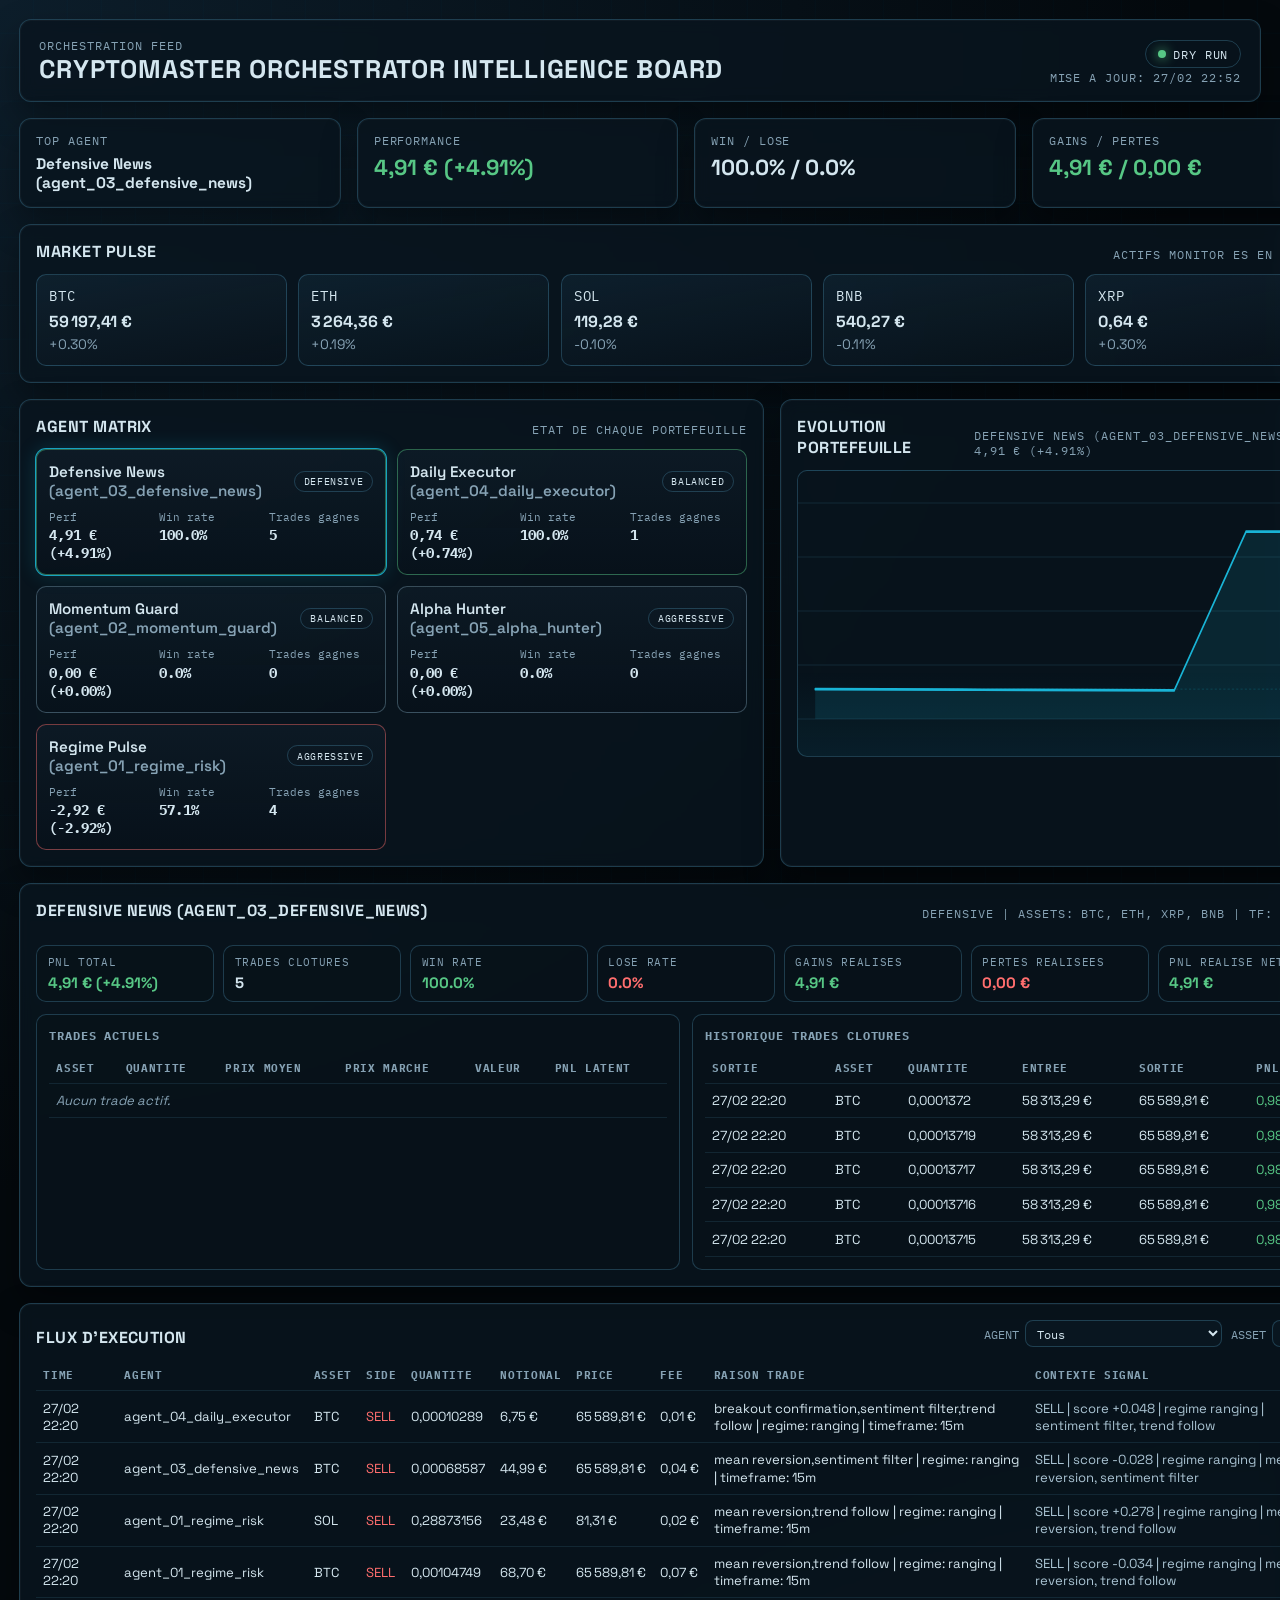
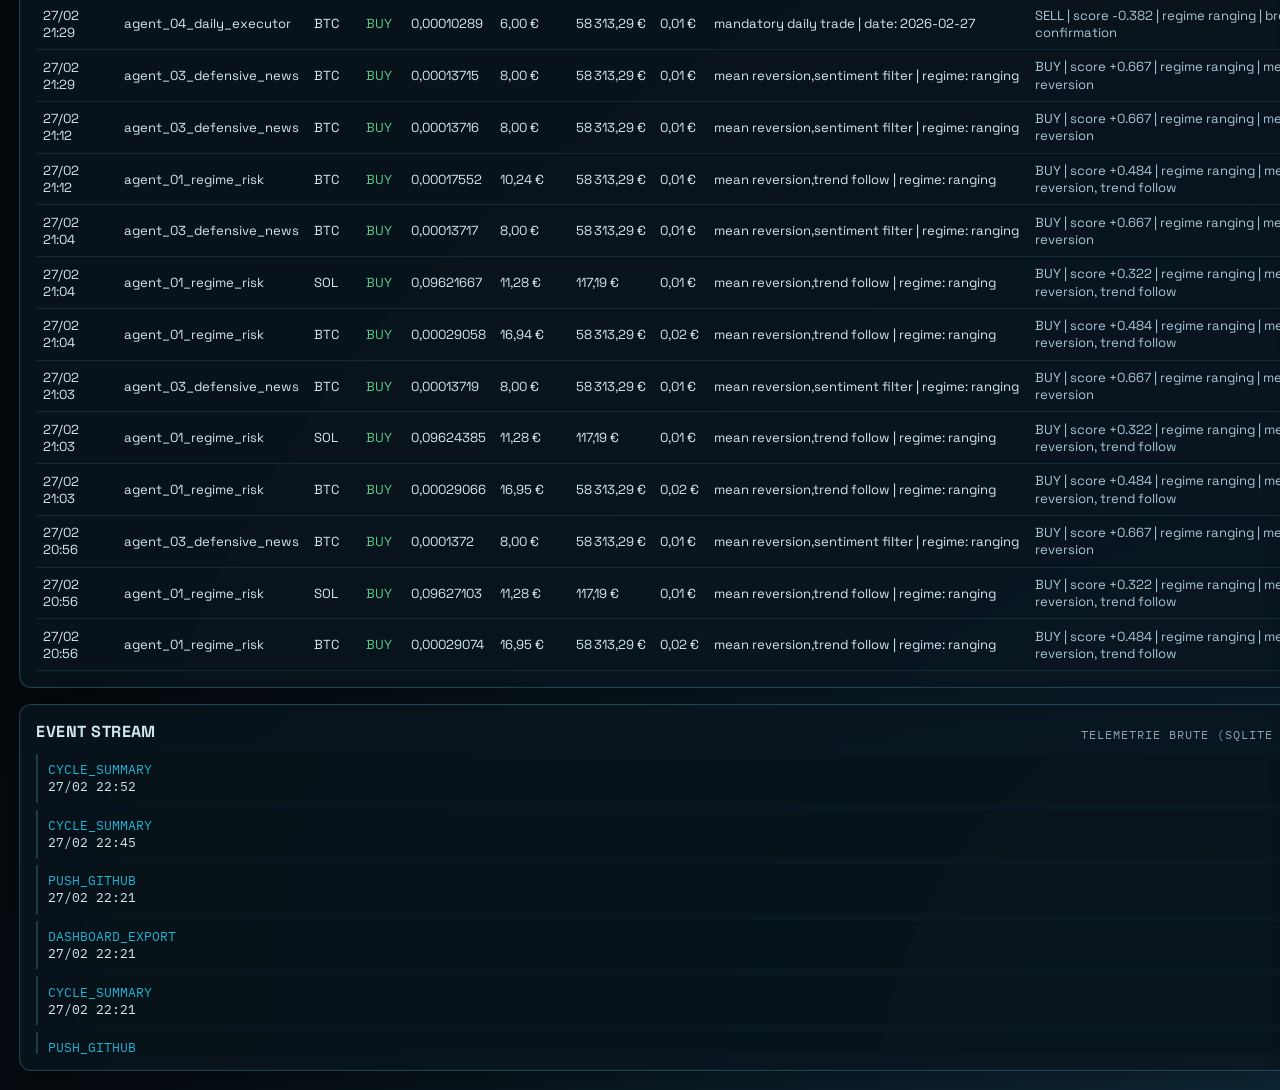
==== dashboard/index.html @ 019496de "feat: focus dashboard on selected agent portfolio" ====
<!doctype html>
<html lang="fr">
  <head>
    <meta charset="UTF-8" />
    <meta name="viewport" content="width=device-width, initial-scale=1.0" />
    <title>cryptoMaster Intelligence Board</title>
    <link rel="preconnect" href="https://fonts.googleapis.com" />
    <link rel="preconnect" href="https://fonts.gstatic.com" crossorigin />
    <link
      href="https://fonts.googleapis.com/css2?family=IBM+Plex+Mono:wght@400;500;600&family=Space+Grotesk:wght@400;500;700&display=swap"
      rel="stylesheet"
    />
    <link rel="stylesheet" href="./styles.css" />
  </head>
  <body>
    <div class="backdrop"></div>
    <header class="topbar panel">
      <div>
        <p class="eyebrow">ORCHESTRATION FEED</p>
        <h1 id="systemName">cryptoMaster Intelligence Board</h1>
      </div>
      <div class="status-wrap">
        <div class="mode-pill">
          <span class="mode-dot"></span>
          <span id="modeLabel">DRY RUN</span>
        </div>
        <p id="generatedAt">Mise a jour: -</p>
      </div>
    </header>

    <main class="layout">
      <section class="kpi-grid" id="kpiGrid">
        <article class="panel kpi">
          <p class="kpi-label">Top Agent</p>
          <p class="kpi-value" id="kpiTopAgent">-</p>
        </article>
        <article class="panel kpi">
          <p class="kpi-label">Performance</p>
          <p class="kpi-value" id="kpiTopPerf">-</p>
        </article>
        <article class="panel kpi">
          <p class="kpi-label">Win / Lose</p>
          <p class="kpi-value" id="kpiTopWinLose">-</p>
        </article>
        <article class="panel kpi">
          <p class="kpi-label">Gains / Pertes</p>
          <p class="kpi-value" id="kpiTopGainLoss">-</p>
        </article>
      </section>

      <section class="panel market-panel">
        <div class="panel-head">
          <h2>Market Pulse</h2>
          <p>Actifs monitor es en continu</p>
        </div>
        <div id="marketGrid" class="market-grid"></div>
      </section>

      <section class="split">
        <article class="panel">
          <div class="panel-head">
            <h2>Agent Matrix</h2>
            <p>Etat de chaque portefeuille</p>
          </div>
          <div id="agentsGrid" class="agents-grid"></div>
        </article>

        <article class="panel">
          <div class="panel-head">
            <h2>Evolution Portefeuille</h2>
            <p id="portfolioChartMeta">Agent selectionne</p>
          </div>
          <div class="chart-wrap">
            <svg id="portfolioChart" viewBox="0 0 1000 280" preserveAspectRatio="none"></svg>
          </div>
        </article>
      </section>

      <section class="panel agent-detail-panel">
        <div class="panel-head">
          <h2 id="agentDetailTitle">Focus Agent</h2>
          <p id="agentDetailMeta">Clique sur un agent pour ouvrir le detail.</p>
        </div>
        <div id="agentDetailSummary" class="agent-detail-summary"></div>
        <div class="agent-detail-grid">
          <article class="agent-subpanel">
            <h3>Trades actuels</h3>
            <div class="table-wrap">
              <table>
                <thead>
                  <tr>
                    <th>Asset</th>
                    <th>Quantite</th>
                    <th>Prix moyen</th>
                    <th>Prix marche</th>
                    <th>Valeur</th>
                    <th>PnL latent</th>
                  </tr>
                </thead>
                <tbody id="openTradesBody"></tbody>
              </table>
            </div>
          </article>

          <article class="agent-subpanel">
            <h3>Historique trades clotures</h3>
            <div class="table-wrap">
              <table>
                <thead>
                  <tr>
                    <th>Sortie</th>
                    <th>Asset</th>
                    <th>Quantite</th>
                    <th>Entree</th>
                    <th>Sortie</th>
                    <th>PnL</th>
                  </tr>
                </thead>
                <tbody id="historyTradesBody"></tbody>
              </table>
            </div>
          </article>
        </div>
      </section>

      <section class="panel">
        <div class="panel-head">
          <h2>Flux d'execution</h2>
          <div class="filters">
            <label>
              Agent
              <select id="agentFilter"></select>
            </label>
            <label>
              Asset
              <select id="assetFilter"></select>
            </label>
          </div>
        </div>
        <div class="table-wrap">
          <table class="execution-table">
            <thead>
              <tr>
                <th>Time</th>
                <th>Agent</th>
                <th>Asset</th>
                <th>Side</th>
                <th>Quantite</th>
                <th>Notional</th>
                <th>Price</th>
                <th>Fee</th>
                <th>Raison Trade</th>
                <th>Contexte Signal</th>
              </tr>
            </thead>
            <tbody id="tradesBody"></tbody>
          </table>
        </div>
      </section>

      <section class="panel">
        <div class="panel-head">
          <h2>Event Stream</h2>
          <p>Telemetrie brute (SQLite events)</p>
        </div>
        <ul id="eventsList" class="event-list"></ul>
      </section>
    </main>

    <script src="./app.js" type="module"></script>
  </body>
</html>
---- dashboard/styles.css ----
:root {
  --bg: #04090d;
  --bg-soft: #0a141d;
  --panel: rgba(9, 21, 31, 0.83);
  --line: rgba(85, 160, 194, 0.3);
  --ink: #d4e6ef;
  --muted: #86a2b4;
  --accent: #19b4d6;
  --accent-soft: rgba(25, 180, 214, 0.16);
  --positive: #57c785;
  --negative: #ff6e6e;
  --warning: #d5b067;
}

* {
  box-sizing: border-box;
}

html,
body {
  margin: 0;
  min-height: 100%;
  color: var(--ink);
  font-family: "Space Grotesk", sans-serif;
  background: radial-gradient(circle at 0% 0%, #0d1e2b 0%, transparent 40%),
    radial-gradient(circle at 100% 100%, #102c3d 0%, transparent 45%), var(--bg);
}

body {
  padding: 1.2rem;
  position: relative;
}

.backdrop {
  position: fixed;
  inset: 0;
  pointer-events: none;
  background-image: linear-gradient(transparent 95%, rgba(25, 180, 214, 0.08) 96%),
    linear-gradient(90deg, transparent 95%, rgba(25, 180, 214, 0.08) 96%);
  background-size: 34px 34px;
  opacity: 0.24;
}

.layout {
  display: grid;
  gap: 1rem;
}

.panel {
  background: var(--panel);
  border: 1px solid var(--line);
  border-radius: 12px;
  backdrop-filter: blur(8px);
  box-shadow: inset 0 0 0 1px rgba(255, 255, 255, 0.03), 0 16px 35px rgba(0, 0, 0, 0.35);
}

.topbar {
  display: flex;
  justify-content: space-between;
  align-items: end;
  gap: 1rem;
  padding: 1rem 1.2rem;
  margin-bottom: 1rem;
}

h1,
h2 {
  margin: 0;
  letter-spacing: 0.03em;
}

h1 {
  font-size: clamp(1.25rem, 2vw, 2rem);
  text-transform: uppercase;
}

h2 {
  font-size: 1rem;
  text-transform: uppercase;
}

.eyebrow,
.panel-head p,
#generatedAt {
  margin: 0.1rem 0 0;
  font-family: "IBM Plex Mono", monospace;
  font-size: 0.75rem;
  color: var(--muted);
  letter-spacing: 0.08em;
  text-transform: uppercase;
}

.status-wrap {
  text-align: right;
}

.mode-pill {
  display: inline-flex;
  align-items: center;
  gap: 0.45rem;
  padding: 0.35rem 0.7rem;
  border: 1px solid var(--line);
  border-radius: 999px;
  font-family: "IBM Plex Mono", monospace;
  font-size: 0.74rem;
  letter-spacing: 0.08em;
  text-transform: uppercase;
}

.mode-dot {
  width: 0.5rem;
  height: 0.5rem;
  border-radius: 999px;
  background: var(--positive);
  box-shadow: 0 0 12px var(--positive);
}

.kpi-grid {
  display: grid;
  gap: 1rem;
  grid-template-columns: repeat(4, minmax(0, 1fr));
}

.kpi {
  padding: 0.9rem 1rem;
}

.kpi-label {
  margin: 0;
  color: var(--muted);
  font-family: "IBM Plex Mono", monospace;
  font-size: 0.72rem;
  letter-spacing: 0.08em;
  text-transform: uppercase;
}

.kpi-value {
  margin: 0.35rem 0 0;
  font-size: clamp(1rem, 1.7vw, 1.45rem);
  font-weight: 700;
}

#kpiTopAgent {
  font-size: clamp(0.92rem, 1.2vw, 1.2rem);
  line-height: 1.25;
}

.layout > .panel,
.market-panel,
.split .panel {
  padding: 1rem;
}

.panel-head {
  display: flex;
  justify-content: space-between;
  align-items: end;
  gap: 0.8rem;
  margin-bottom: 0.75rem;
}

.market-grid {
  display: grid;
  grid-template-columns: repeat(5, minmax(0, 1fr));
  gap: 0.7rem;
}

.market-tile {
  border: 1px solid var(--line);
  border-radius: 10px;
  padding: 0.75rem;
  background: linear-gradient(170deg, rgba(22, 47, 64, 0.45), rgba(9, 17, 24, 0.35));
}

.market-tile .asset {
  margin: 0;
  font-family: "IBM Plex Mono", monospace;
  font-size: 0.88rem;
  letter-spacing: 0.06em;
}

.market-tile .price {
  margin: 0.4rem 0 0;
  font-weight: 700;
  font-size: 1rem;
}

.market-tile .delta {
  margin: 0.2rem 0 0;
  font-size: 0.86rem;
  color: var(--muted);
}

.split {
  display: grid;
  gap: 1rem;
  grid-template-columns: 1.3fr 1fr;
}

.agents-grid {
  display: grid;
  grid-template-columns: repeat(auto-fit, minmax(260px, 1fr));
  gap: 0.7rem;
}

.agent-card {
  width: 100%;
  border: 1px solid var(--line);
  border-radius: 10px;
  padding: 0.75rem;
  background: linear-gradient(180deg, rgba(24, 38, 53, 0.35), rgba(10, 16, 23, 0.3));
  color: var(--ink);
  font: inherit;
  appearance: none;
  text-align: left;
  cursor: pointer;
  transition: border-color 120ms ease, transform 120ms ease, box-shadow 120ms ease;
}

.agent-card:hover {
  transform: translateY(-1px);
  border-color: rgba(25, 180, 214, 0.62);
}

.agent-card.selected {
  border-color: rgba(25, 180, 214, 0.88);
  box-shadow: 0 0 0 1px rgba(25, 180, 214, 0.88), 0 0 20px rgba(25, 180, 214, 0.2);
}

.agent-card.positive-card {
  border-color: rgba(87, 199, 133, 0.45);
}

.agent-card.negative-card {
  border-color: rgba(255, 110, 110, 0.45);
}

.agent-card.neutral-card {
  border-color: rgba(133, 170, 191, 0.38);
}

.agent-row {
  display: flex;
  justify-content: space-between;
  align-items: center;
  gap: 0.5rem;
}

.agent-name {
  margin: 0;
  font-size: 0.95rem;
  font-weight: 600;
}

.agent-risk {
  margin: 0;
  padding: 0.15rem 0.55rem;
  border-radius: 999px;
  font-family: "IBM Plex Mono", monospace;
  font-size: 0.65rem;
  text-transform: uppercase;
  letter-spacing: 0.06em;
  border: 1px solid var(--line);
}

.agent-metrics {
  display: grid;
  grid-template-columns: repeat(3, minmax(0, 1fr));
  gap: 0.4rem;
  margin-top: 0.55rem;
}

.agent-metrics p {
  margin: 0;
  font-family: "IBM Plex Mono", monospace;
  font-size: 0.71rem;
  color: var(--muted);
}

.agent-metrics strong {
  display: block;
  color: var(--ink);
  font-size: 0.87rem;
  margin-top: 0.15rem;
}

.agent-detail-panel {
  display: grid;
  gap: 0.75rem;
}

.agent-detail-summary {
  display: grid;
  grid-template-columns: repeat(auto-fit, minmax(160px, 1fr));
  gap: 0.55rem;
}

.detail-stat {
  margin: 0;
  border: 1px solid var(--line);
  border-radius: 10px;
  padding: 0.6rem 0.65rem;
  background: rgba(9, 18, 25, 0.45);
}

.detail-stat p {
  margin: 0;
  color: var(--muted);
  font-family: "IBM Plex Mono", monospace;
  font-size: 0.67rem;
  text-transform: uppercase;
  letter-spacing: 0.06em;
}

.detail-stat strong {
  display: block;
  margin-top: 0.2rem;
  font-size: 0.94rem;
}

.agent-detail-grid {
  display: grid;
  gap: 0.75rem;
  grid-template-columns: repeat(2, minmax(0, 1fr));
}

.agent-subpanel {
  border: 1px solid var(--line);
  border-radius: 10px;
  padding: 0.75rem;
  background: rgba(9, 18, 25, 0.45);
}

.agent-subpanel h3 {
  margin: 0 0 0.55rem;
  font-size: 0.78rem;
  font-family: "IBM Plex Mono", monospace;
  letter-spacing: 0.07em;
  text-transform: uppercase;
  color: var(--muted);
}

.agent-subpanel table {
  min-width: 560px;
}

.chart-wrap {
  position: relative;
  min-height: 280px;
  border: 1px solid var(--line);
  border-radius: 10px;
  overflow: hidden;
  background: linear-gradient(0deg, rgba(25, 180, 214, 0.08), transparent 30%);
}

#portfolioChart {
  width: 100%;
  height: 280px;
}

.legend {
  display: flex;
  flex-wrap: wrap;
  gap: 0.35rem 0.55rem;
  margin-top: 0.65rem;
}

.legend-item {
  display: inline-flex;
  align-items: center;
  gap: 0.35rem;
  font-family: "IBM Plex Mono", monospace;
  font-size: 0.7rem;
  color: var(--muted);
}

.legend-swatch {
  width: 0.6rem;
  height: 0.6rem;
  border-radius: 999px;
}

.filters {
  display: flex;
  gap: 0.55rem;
  align-items: center;
  flex-wrap: wrap;
}

.filters label {
  display: inline-flex;
  gap: 0.35rem;
  align-items: center;
  font-size: 0.76rem;
  font-family: "IBM Plex Mono", monospace;
  color: var(--muted);
  text-transform: uppercase;
}

select {
  background: rgba(11, 24, 34, 0.9);
  color: var(--ink);
  border: 1px solid var(--line);
  border-radius: 8px;
  padding: 0.26rem 0.45rem;
  font-family: "IBM Plex Mono", monospace;
  font-size: 0.72rem;
}

.table-wrap {
  overflow-x: auto;
}

table {
  width: 100%;
  border-collapse: collapse;
  min-width: 760px;
}

.execution-table {
  min-width: 1300px;
}

th,
td {
  padding: 0.52rem 0.45rem;
  text-align: left;
  border-bottom: 1px solid rgba(85, 160, 194, 0.15);
  font-size: 0.82rem;
}

.execution-table td.reason-cell,
.execution-table td.context-cell {
  max-width: 360px;
  white-space: normal;
  line-height: 1.3;
}

.execution-table td.context-cell {
  color: #aac4d3;
}

th {
  color: var(--muted);
  text-transform: uppercase;
  letter-spacing: 0.06em;
  font-family: "IBM Plex Mono", monospace;
  font-size: 0.66rem;
}

tbody tr:hover {
  background: rgba(25, 180, 214, 0.08);
}

.event-list {
  list-style: none;
  padding: 0;
  margin: 0;
  display: grid;
  gap: 0.45rem;
  max-height: 300px;
  overflow: auto;
}

.event-item {
  border-left: 2px solid var(--line);
  padding: 0.45rem 0.6rem;
  background: rgba(9, 18, 25, 0.55);
  font-size: 0.8rem;
  font-family: "IBM Plex Mono", monospace;
}

.event-item p {
  margin: 0;
}

.event-item .event-type {
  color: var(--accent);
  text-transform: uppercase;
}

.positive {
  color: var(--positive);
}

.negative {
  color: var(--negative);
}

.muted {
  color: var(--muted);
}

.score-pill {
  display: inline-block;
  border: 1px solid var(--line);
  border-radius: 999px;
  padding: 0.1rem 0.45rem;
  min-width: 4.1rem;
  text-align: center;
  font-family: "IBM Plex Mono", monospace;
  font-size: 0.72rem;
}

.no-data {
  color: var(--muted);
  font-style: italic;
}

@media (max-width: 1180px) {
  .kpi-grid,
  .market-grid {
    grid-template-columns: repeat(2, minmax(0, 1fr));
  }

  .split {
    grid-template-columns: 1fr;
  }

  .agent-detail-grid {
    grid-template-columns: 1fr;
  }
}

@media (max-width: 760px) {
  body {
    padding: 0.7rem;
  }

  .topbar {
    flex-direction: column;
    align-items: flex-start;
  }

  .status-wrap {
    text-align: left;
  }

  .kpi-grid,
  .market-grid {
    grid-template-columns: 1fr;
  }

  .agents-grid {
    grid-template-columns: 1fr;
  }

  .agent-metrics {
    grid-template-columns: 1fr;
  }

  .detail-stat strong {
    font-size: 0.9rem;
  }
}
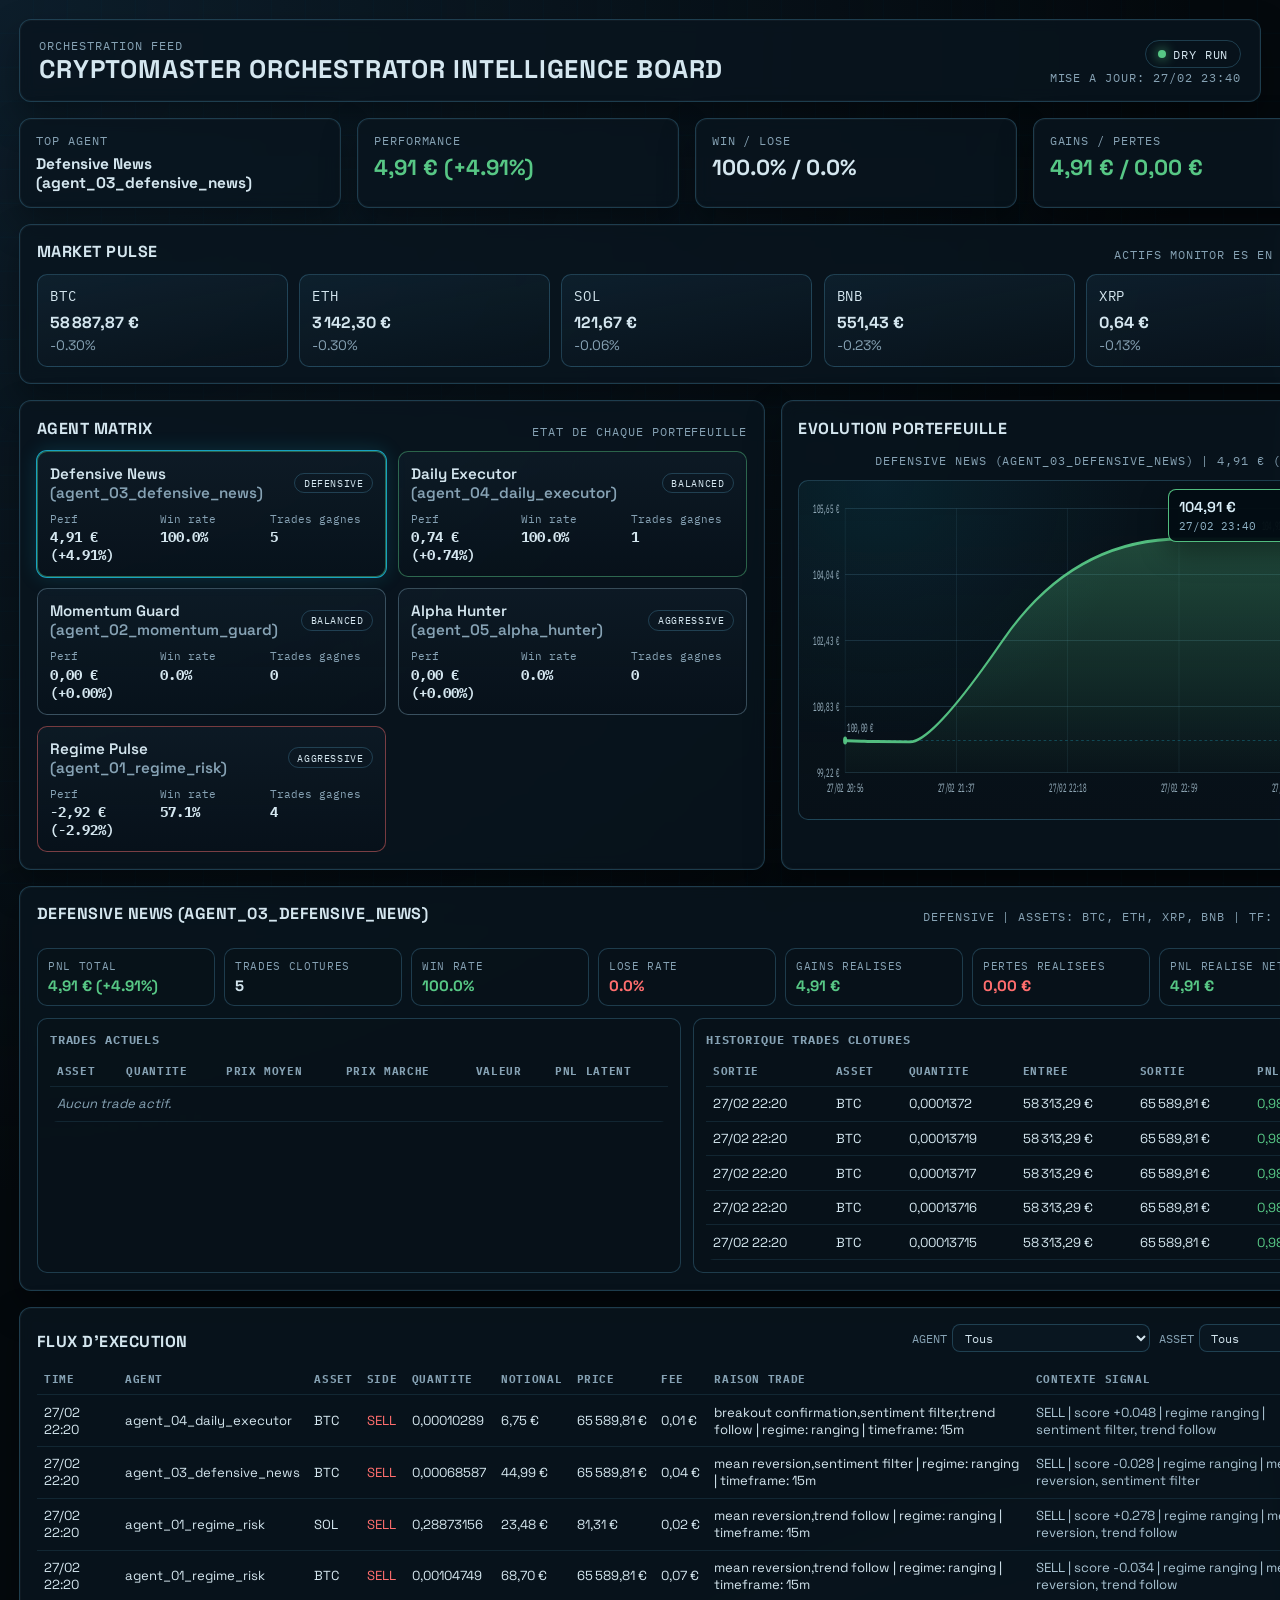
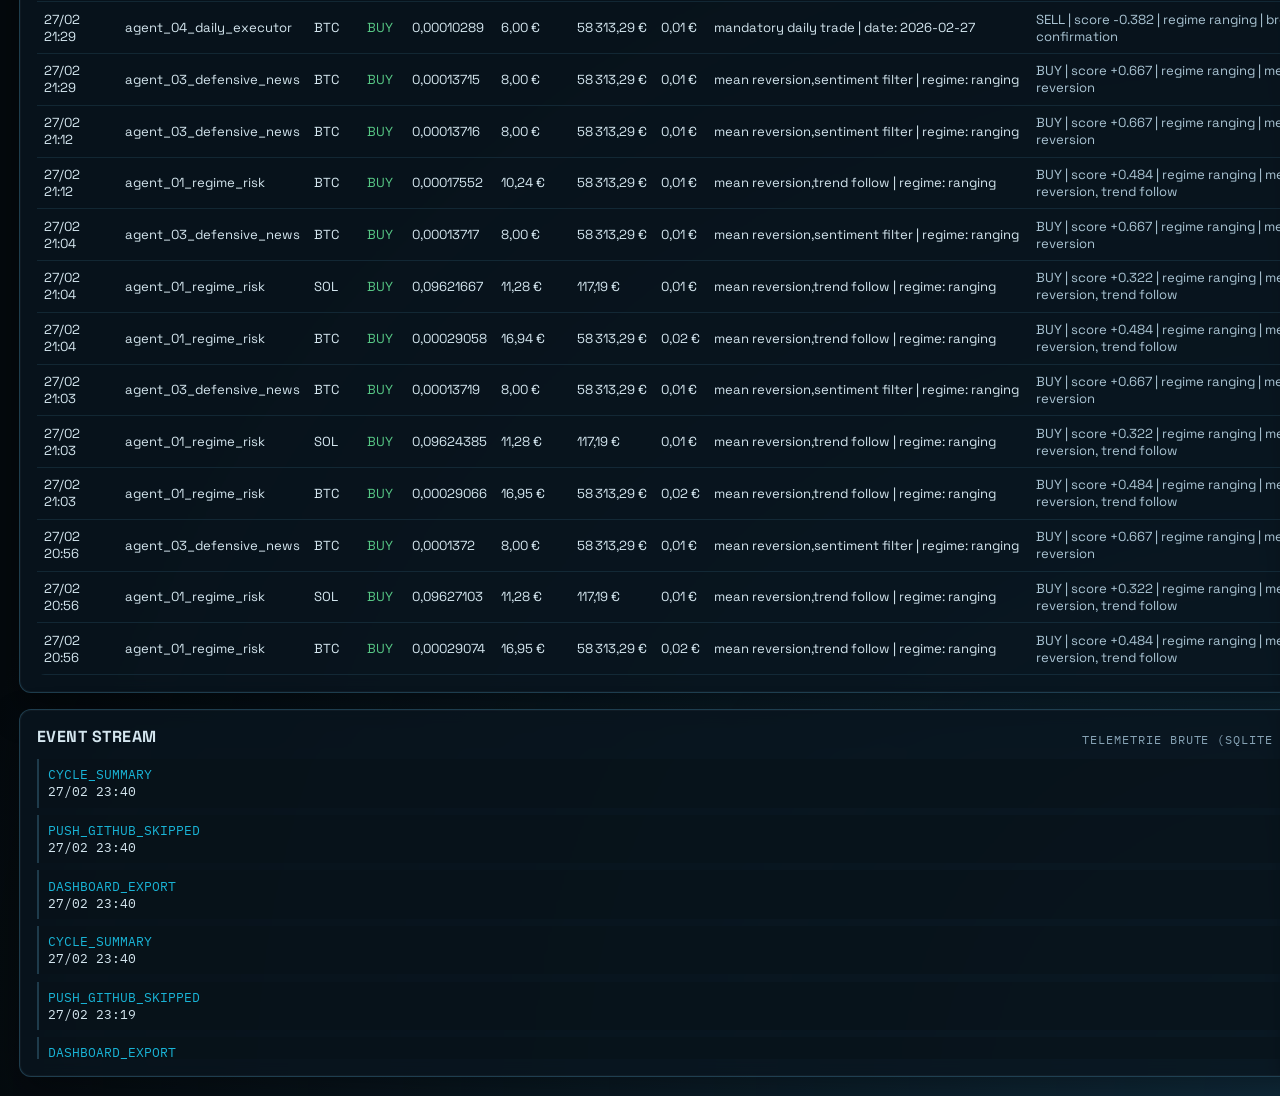
==== commit aa1c4a0e: "Improve dashboard responsive layout and portfolio chart UX" ====
--- a/dashboard/index.html
+++ b/dashboard/index.html
@@ -65,13 +65,20 @@
           <div id="agentsGrid" class="agents-grid"></div>
         </article>
 
-        <article class="panel">
+        <article class="panel portfolio-panel">
           <div class="panel-head">
             <h2>Evolution Portefeuille</h2>
             <p id="portfolioChartMeta">Agent selectionne</p>
           </div>
-          <div class="chart-wrap">
-            <svg id="portfolioChart" viewBox="0 0 1000 280" preserveAspectRatio="none"></svg>
+          <div class="chart-wrap" id="portfolioChartWrap">
+            <svg
+              id="portfolioChart"
+              viewBox="0 0 1000 320"
+              preserveAspectRatio="none"
+              role="img"
+              aria-label="Evolution portefeuille agent"
+            ></svg>
+            <div id="portfolioChartTooltip" class="chart-tooltip" hidden></div>
           </div>
         </article>
       </section>
--- a/dashboard/styles.css
+++ b/dashboard/styles.css
@@ -27,7 +27,7 @@
 }
 
 body {
-  padding: 1.2rem;
+  padding: clamp(0.7rem, 1.5vw, 1.2rem);
   position: relative;
 }
 
@@ -44,6 +44,8 @@
 .layout {
   display: grid;
   gap: 1rem;
+  max-width: 1600px;
+  margin: 0 auto;
 }
 
 .panel {
@@ -148,15 +150,21 @@
 .layout > .panel,
 .market-panel,
 .split .panel {
-  padding: 1rem;
+  padding: clamp(0.85rem, 1.3vw, 1.15rem);
 }
 
 .panel-head {
   display: flex;
   justify-content: space-between;
-  align-items: end;
+  align-items: flex-end;
+  flex-wrap: wrap;
   gap: 0.8rem;
   margin-bottom: 0.75rem;
+}
+
+.portfolio-panel .panel-head p {
+  margin-left: auto;
+  text-align: right;
 }
 
 .market-grid {
@@ -346,16 +354,87 @@
 
 .chart-wrap {
   position: relative;
-  min-height: 280px;
+  height: clamp(240px, 32vw, 340px);
   border: 1px solid var(--line);
   border-radius: 10px;
   overflow: hidden;
-  background: linear-gradient(0deg, rgba(25, 180, 214, 0.08), transparent 30%);
+  background: radial-gradient(circle at 15% 0%, rgba(25, 180, 214, 0.1), transparent 45%),
+    linear-gradient(180deg, rgba(8, 19, 27, 0.9), rgba(8, 17, 24, 0.65));
 }
 
 #portfolioChart {
   width: 100%;
-  height: 280px;
+  height: 100%;
+  display: block;
+}
+
+.chart-grid {
+  stroke: rgba(94, 160, 191, 0.2);
+  stroke-width: 1;
+}
+
+.chart-axis-label {
+  fill: #9fb8c7;
+  font-family: "IBM Plex Mono", monospace;
+  font-size: 11px;
+  letter-spacing: 0.02em;
+}
+
+.chart-baseline {
+  stroke: rgba(25, 180, 214, 0.3);
+  stroke-dasharray: 5 5;
+}
+
+.chart-series {
+  fill: none;
+  stroke-width: 2.8;
+  stroke-linecap: round;
+  stroke-linejoin: round;
+}
+
+.chart-hit {
+  fill: transparent;
+  cursor: crosshair;
+}
+
+.chart-focus-line {
+  stroke: rgba(203, 230, 242, 0.34);
+  stroke-dasharray: 4 5;
+}
+
+.chart-focus-dot {
+  stroke: #032133;
+  stroke-width: 1.5;
+}
+
+.chart-tooltip {
+  position: absolute;
+  z-index: 3;
+  pointer-events: none;
+  min-width: 160px;
+  max-width: 220px;
+  padding: 0.5rem 0.62rem;
+  border: 1px solid rgba(130, 196, 225, 0.55);
+  border-radius: 8px;
+  background: rgba(3, 13, 19, 0.96);
+  box-shadow: 0 10px 28px rgba(0, 0, 0, 0.38);
+}
+
+.chart-tooltip p {
+  margin: 0;
+}
+
+.chart-tooltip .value {
+  font-size: 0.9rem;
+  font-weight: 600;
+  color: #d8edf7;
+}
+
+.chart-tooltip .time {
+  margin-top: 0.18rem;
+  font-size: 0.7rem;
+  color: #8eb1c4;
+  font-family: "IBM Plex Mono", monospace;
 }
 
 .legend {
@@ -385,12 +464,14 @@
   gap: 0.55rem;
   align-items: center;
   flex-wrap: wrap;
+  margin-left: auto;
 }
 
 .filters label {
   display: inline-flex;
   gap: 0.35rem;
   align-items: center;
+  white-space: nowrap;
   font-size: 0.76rem;
   font-family: "IBM Plex Mono", monospace;
   color: var(--muted);
@@ -405,10 +486,13 @@
   padding: 0.26rem 0.45rem;
   font-family: "IBM Plex Mono", monospace;
   font-size: 0.72rem;
+  min-width: 8.6rem;
 }
 
 .table-wrap {
   overflow-x: auto;
+  -webkit-overflow-scrolling: touch;
+  border-radius: 8px;
 }
 
 table {
@@ -507,7 +591,7 @@
   font-style: italic;
 }
 
-@media (max-width: 1180px) {
+@media (max-width: 1240px) {
   .kpi-grid,
   .market-grid {
     grid-template-columns: repeat(2, minmax(0, 1fr));
@@ -522,9 +606,23 @@
   }
 }
 
+@media (max-width: 980px) {
+  .market-grid {
+    grid-template-columns: repeat(2, minmax(0, 1fr));
+  }
+
+  .topbar {
+    align-items: flex-start;
+  }
+
+  .status-wrap {
+    text-align: left;
+  }
+}
+
 @media (max-width: 760px) {
   body {
-    padding: 0.7rem;
+    padding: 0.65rem;
   }
 
   .topbar {
@@ -541,6 +639,28 @@
     grid-template-columns: 1fr;
   }
 
+  .portfolio-panel .panel-head p {
+    margin-left: 0;
+    text-align: left;
+    width: 100%;
+  }
+
+  .filters {
+    width: 100%;
+    margin-left: 0;
+    gap: 0.45rem;
+  }
+
+  .filters label {
+    width: 100%;
+    justify-content: space-between;
+  }
+
+  select {
+    width: 100%;
+    min-width: 0;
+  }
+
   .agents-grid {
     grid-template-columns: 1fr;
   }
@@ -549,7 +669,40 @@
     grid-template-columns: 1fr;
   }
 
+  .chart-wrap {
+    height: 250px;
+  }
+
+  th,
+  td {
+    padding: 0.45rem 0.4rem;
+    font-size: 0.77rem;
+  }
+
   .detail-stat strong {
     font-size: 0.9rem;
   }
 }
+
+@media (max-width: 560px) {
+  .panel {
+    border-radius: 10px;
+  }
+
+  .kpi {
+    padding: 0.75rem 0.8rem;
+  }
+
+  .chart-wrap {
+    height: 228px;
+  }
+
+  .chart-axis-label {
+    font-size: 10px;
+  }
+
+  .chart-tooltip {
+    min-width: 130px;
+    padding: 0.44rem 0.52rem;
+  }
+}
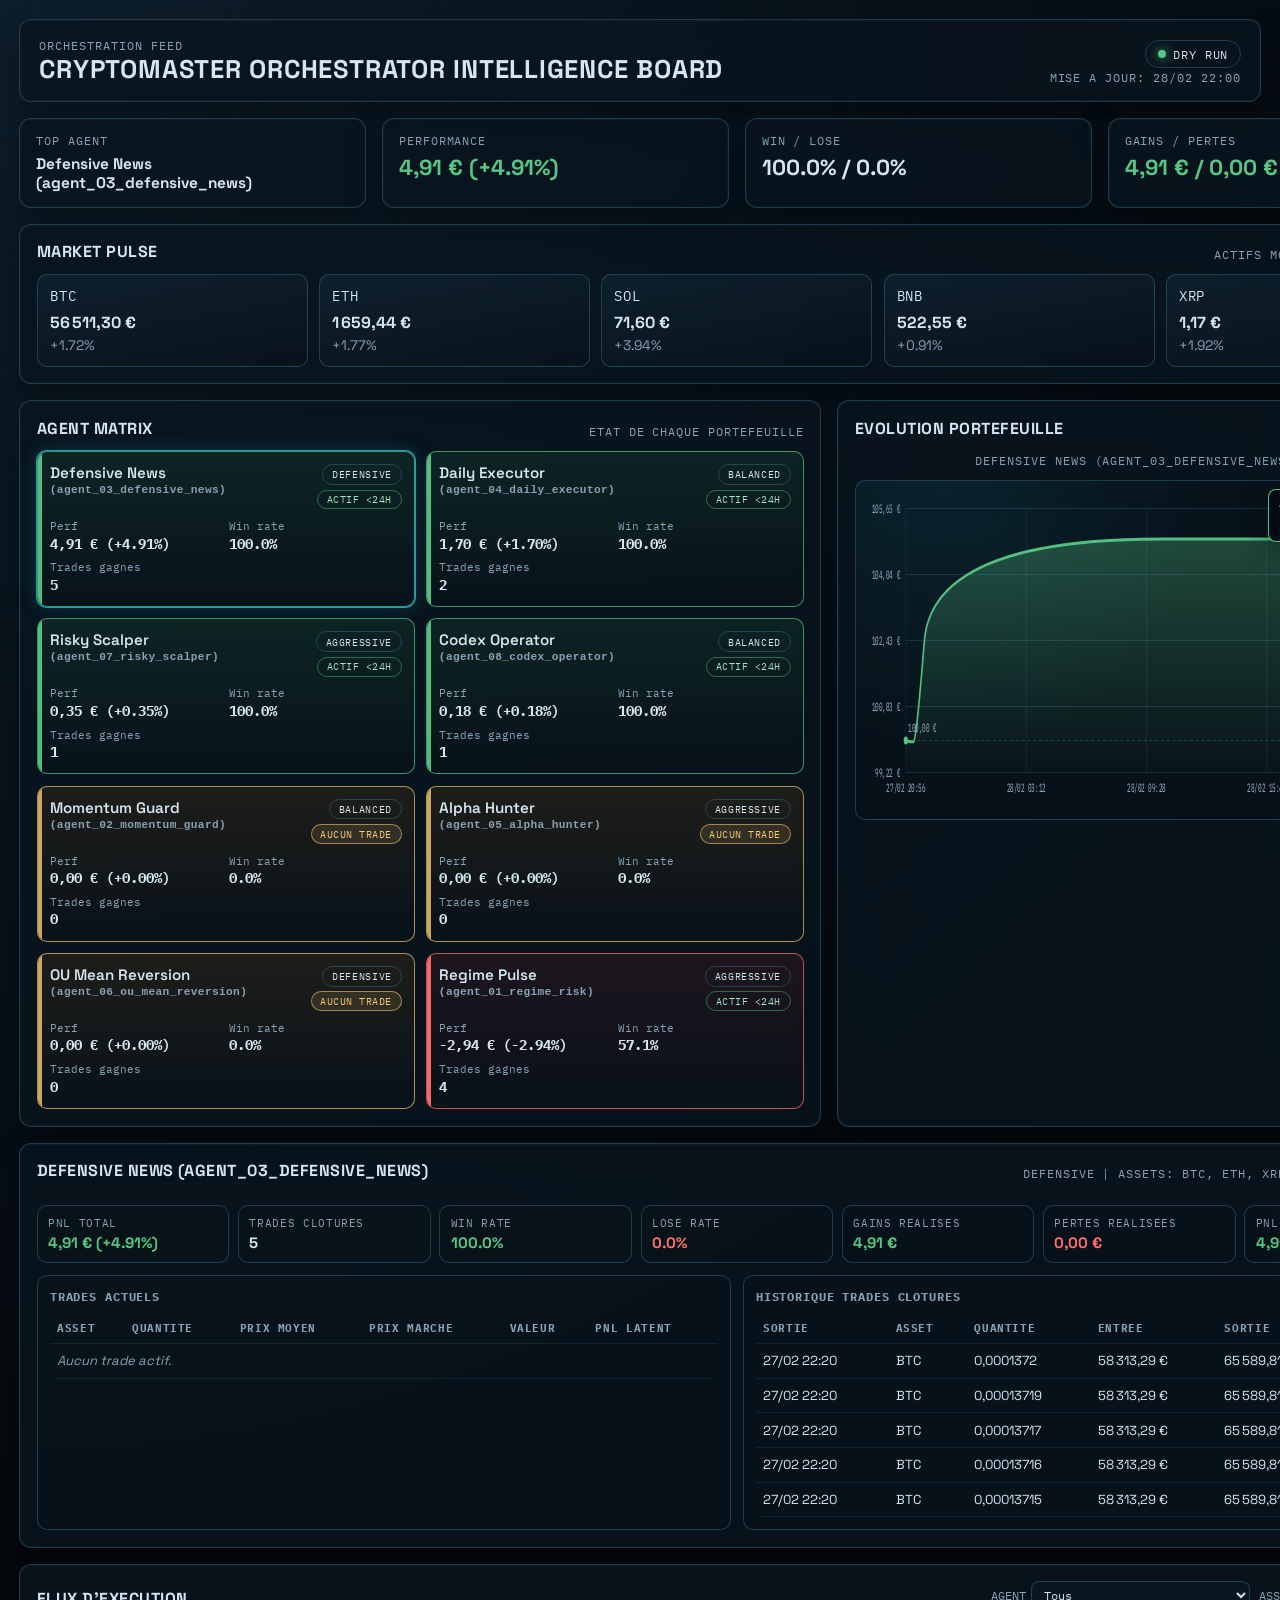
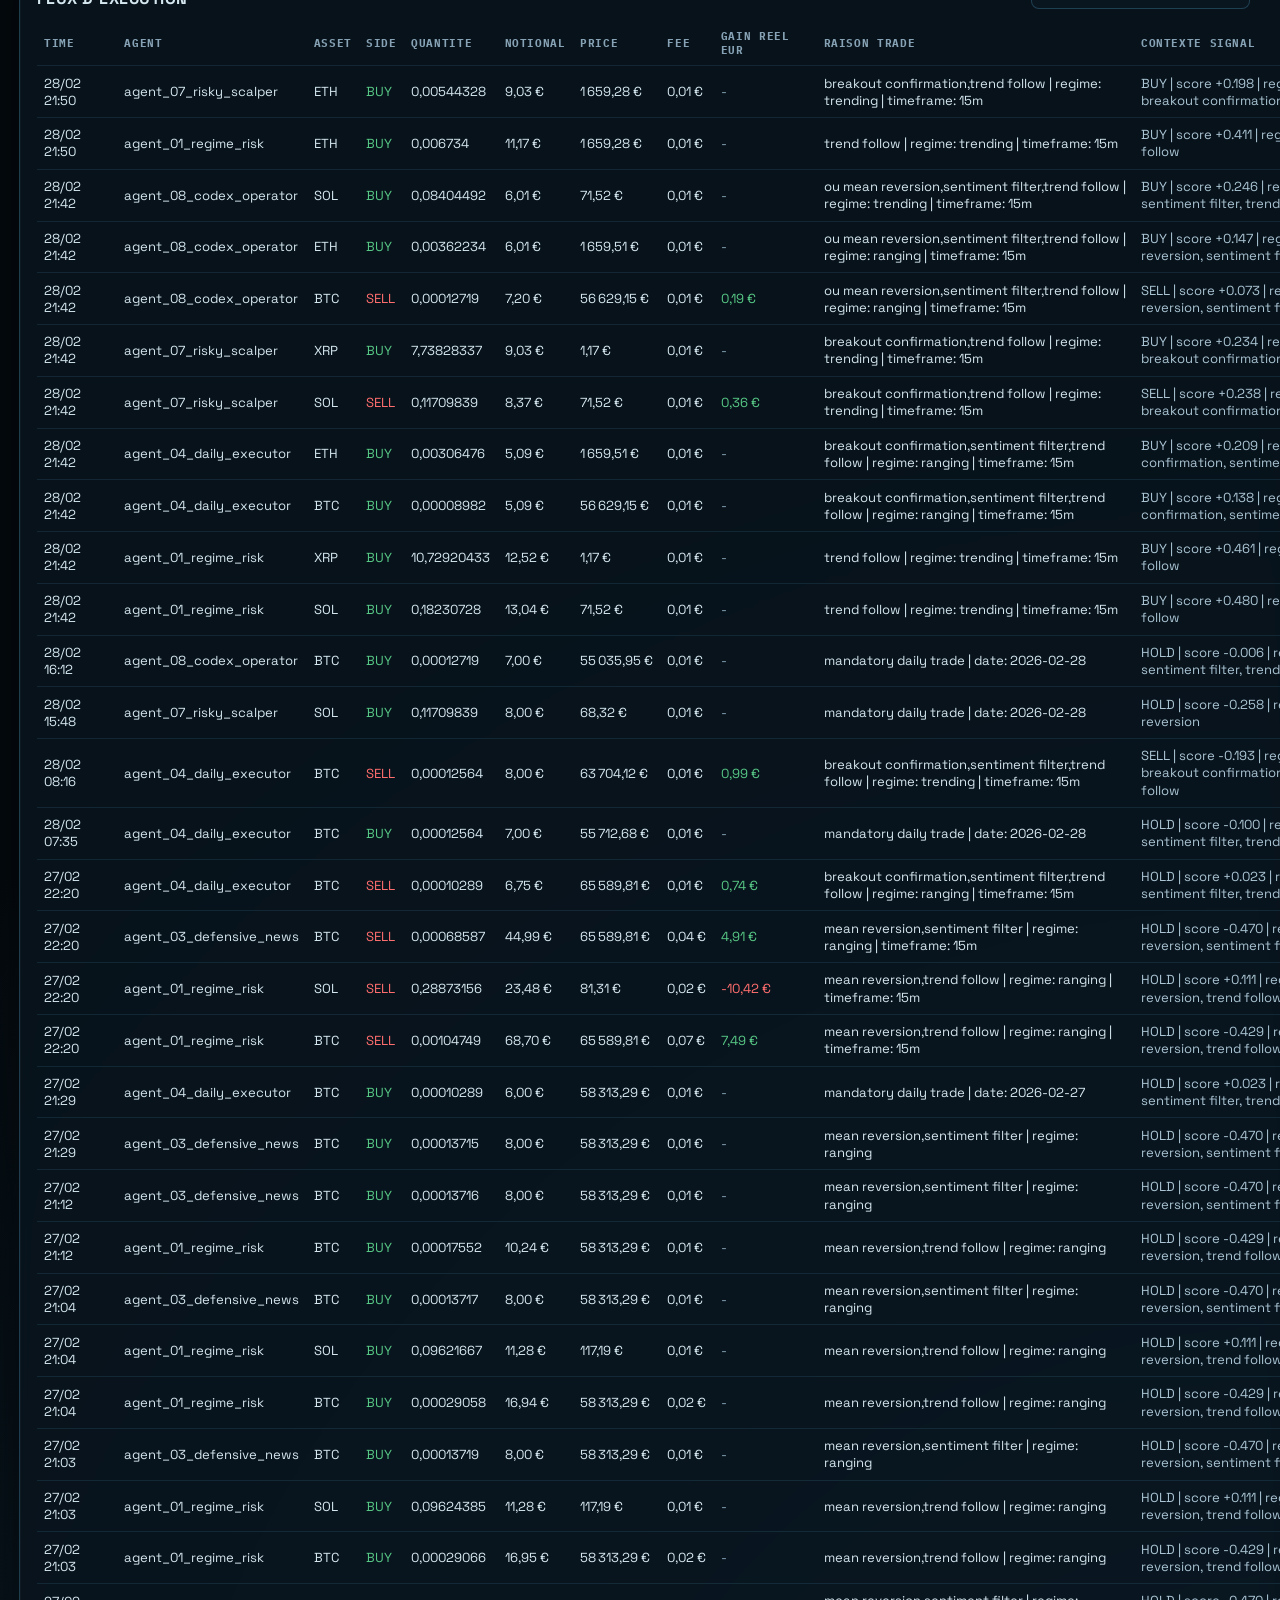
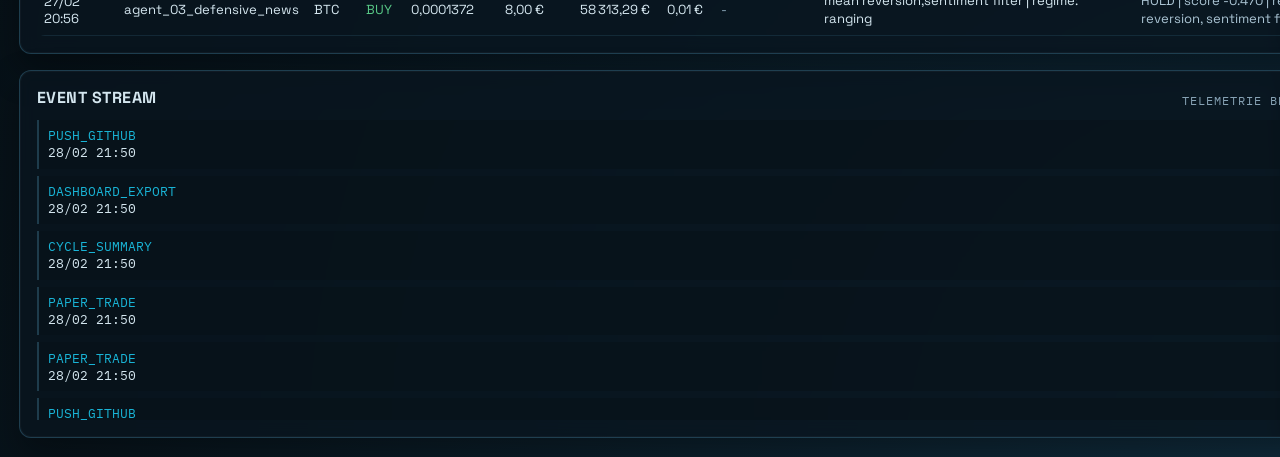
==== commit 891ffac8: "feat(dashboard): limit feed to 3 days and add sell pnl/status" ====
--- a/dashboard/index.html
+++ b/dashboard/index.html
@@ -156,6 +156,7 @@
                 <th>Notional</th>
                 <th>Price</th>
                 <th>Fee</th>
+                <th>Gain reel EUR</th>
                 <th>Raison Trade</th>
                 <th>Contexte Signal</th>
               </tr>
--- a/dashboard/styles.css
+++ b/dashboard/styles.css
@@ -207,12 +207,13 @@
 
 .agents-grid {
   display: grid;
-  grid-template-columns: repeat(auto-fit, minmax(260px, 1fr));
+  grid-template-columns: repeat(auto-fit, minmax(min(100%, 250px), 1fr));
   gap: 0.7rem;
 }
 
 .agent-card {
   width: 100%;
+  min-width: 0;
   border: 1px solid var(--line);
   border-radius: 10px;
   padding: 0.75rem;
@@ -222,7 +223,17 @@
   appearance: none;
   text-align: left;
   cursor: pointer;
+  position: relative;
+  overflow: hidden;
   transition: border-color 120ms ease, transform 120ms ease, box-shadow 120ms ease;
+}
+
+.agent-card::before {
+  content: "";
+  position: absolute;
+  inset: 0 auto 0 0;
+  width: 4px;
+  background: rgba(133, 170, 191, 0.5);
 }
 
 .agent-card:hover {
@@ -236,11 +247,30 @@
 }
 
 .agent-card.positive-card {
-  border-color: rgba(87, 199, 133, 0.45);
+  border-color: rgba(87, 199, 133, 0.7);
+  background: linear-gradient(180deg, rgba(22, 56, 44, 0.45), rgba(10, 16, 23, 0.35));
+}
+
+.agent-card.positive-card::before {
+  background: rgba(87, 199, 133, 0.95);
 }
 
 .agent-card.negative-card {
-  border-color: rgba(255, 110, 110, 0.45);
+  border-color: rgba(255, 110, 110, 0.72);
+  background: linear-gradient(180deg, rgba(63, 26, 33, 0.42), rgba(10, 16, 23, 0.35));
+}
+
+.agent-card.negative-card::before {
+  background: rgba(255, 110, 110, 0.95);
+}
+
+.agent-card.inactive-card {
+  border-color: rgba(213, 176, 103, 0.8);
+  background: linear-gradient(180deg, rgba(60, 45, 22, 0.45), rgba(10, 16, 23, 0.35));
+}
+
+.agent-card.inactive-card::before {
+  background: rgba(213, 176, 103, 0.95);
 }
 
 .agent-card.neutral-card {
@@ -250,14 +280,32 @@
 .agent-row {
   display: flex;
   justify-content: space-between;
-  align-items: center;
-  gap: 0.5rem;
+  align-items: flex-start;
+  flex-wrap: wrap;
+  gap: 0.36rem 0.5rem;
 }
 
 .agent-name {
   margin: 0;
   font-size: 0.95rem;
   font-weight: 600;
+  flex: 1 1 170px;
+  min-width: 0;
+  line-height: 1.2;
+}
+
+.agent-name-main {
+  display: block;
+  overflow-wrap: anywhere;
+}
+
+.agent-id {
+  display: block;
+  margin-top: 0.12rem;
+  font-size: 0.7rem;
+  font-family: "IBM Plex Mono", monospace;
+  letter-spacing: 0.03em;
+  overflow-wrap: anywhere;
 }
 
 .agent-risk {
@@ -269,17 +317,51 @@
   text-transform: uppercase;
   letter-spacing: 0.06em;
   border: 1px solid var(--line);
+  flex: 0 0 auto;
+  white-space: nowrap;
+}
+
+.agent-tags {
+  display: flex;
+  flex-direction: column;
+  gap: 0.3rem;
+  align-items: flex-end;
+}
+
+.agent-status {
+  margin: 0;
+  padding: 0.15rem 0.55rem;
+  border-radius: 999px;
+  font-family: "IBM Plex Mono", monospace;
+  font-size: 0.63rem;
+  letter-spacing: 0.05em;
+  border: 1px solid var(--line);
+  color: var(--muted);
+  text-transform: uppercase;
+  white-space: nowrap;
+}
+
+.agent-status.status-active {
+  border-color: rgba(87, 199, 133, 0.45);
+  color: #9fe3bb;
+}
+
+.agent-status.status-inactive {
+  border-color: rgba(213, 176, 103, 0.7);
+  background: rgba(213, 176, 103, 0.14);
+  color: #f2c979;
 }
 
 .agent-metrics {
   display: grid;
-  grid-template-columns: repeat(3, minmax(0, 1fr));
+  grid-template-columns: repeat(auto-fit, minmax(118px, 1fr));
   gap: 0.4rem;
   margin-top: 0.55rem;
 }
 
 .agent-metrics p {
   margin: 0;
+  min-width: 0;
   font-family: "IBM Plex Mono", monospace;
   font-size: 0.71rem;
   color: var(--muted);
@@ -290,6 +372,8 @@
   color: var(--ink);
   font-size: 0.87rem;
   margin-top: 0.15rem;
+  line-height: 1.25;
+  overflow-wrap: anywhere;
 }
 
 .agent-detail-panel {
@@ -502,7 +586,7 @@
 }
 
 .execution-table {
-  min-width: 1300px;
+  min-width: 1400px;
 }
 
 th,
@@ -611,6 +695,10 @@
     grid-template-columns: repeat(2, minmax(0, 1fr));
   }
 
+  .agents-grid {
+    grid-template-columns: repeat(auto-fit, minmax(min(100%, 220px), 1fr));
+  }
+
   .topbar {
     align-items: flex-start;
   }
@@ -666,7 +754,12 @@
   }
 
   .agent-metrics {
-    grid-template-columns: 1fr;
+    grid-template-columns: repeat(2, minmax(0, 1fr));
+  }
+
+  .agent-tags {
+    align-items: flex-start;
+    width: 100%;
   }
 
   .chart-wrap {
@@ -705,4 +798,13 @@
     min-width: 130px;
     padding: 0.44rem 0.52rem;
   }
-}
+
+  .agent-metrics {
+    grid-template-columns: 1fr;
+  }
+
+  .agent-risk {
+    font-size: 0.62rem;
+    padding-inline: 0.46rem;
+  }
+}
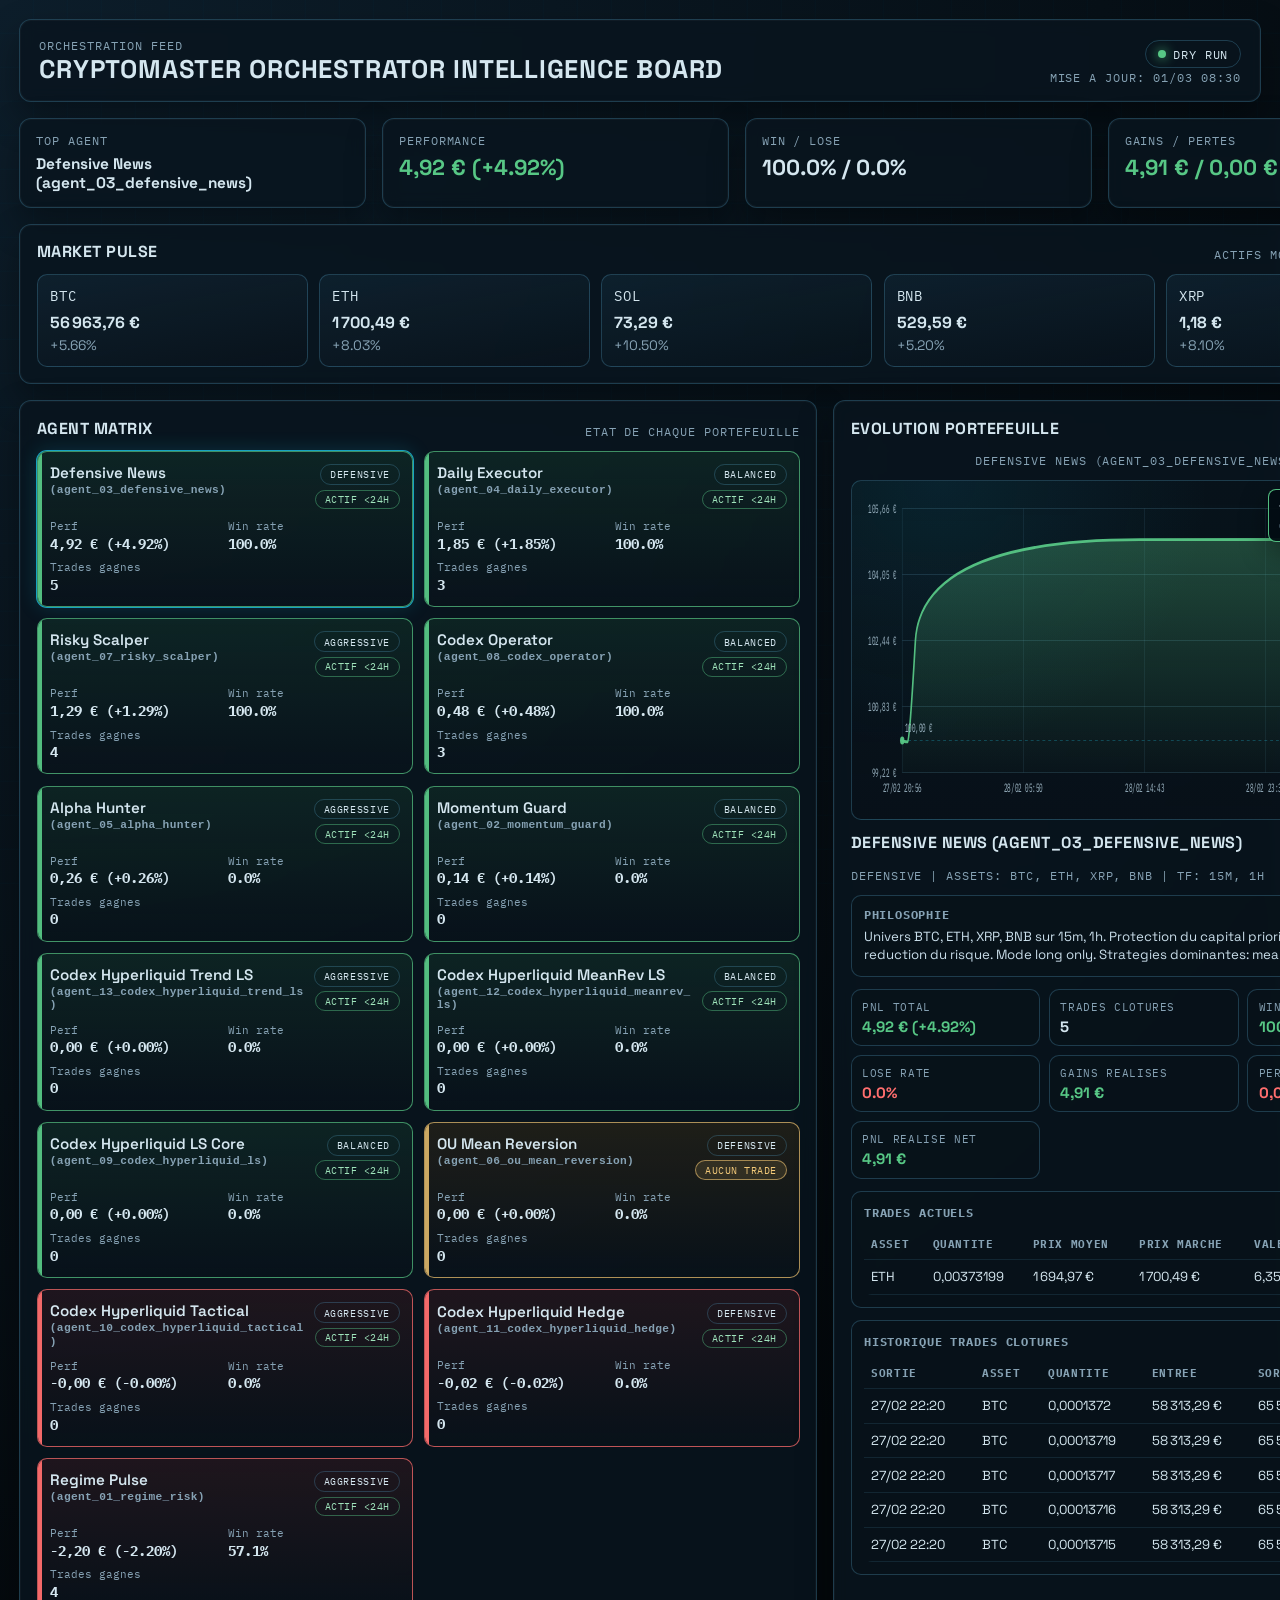
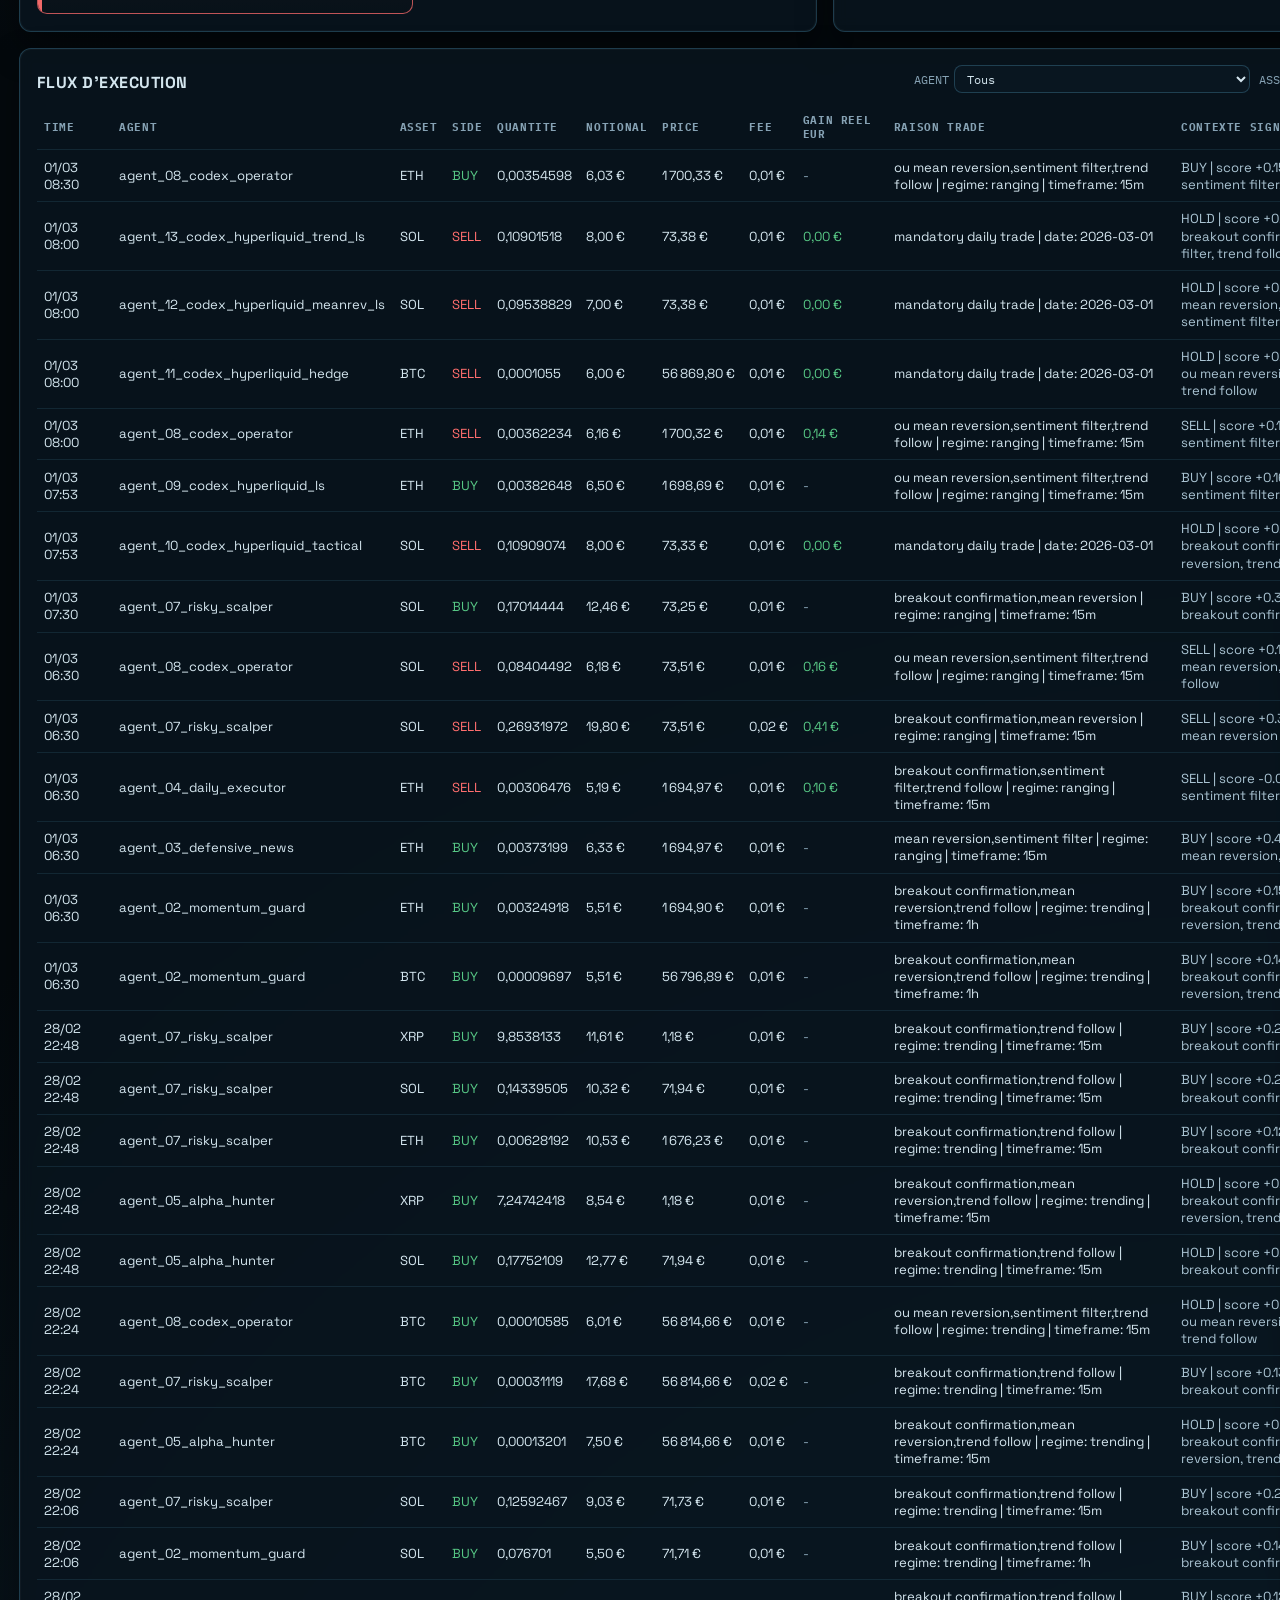
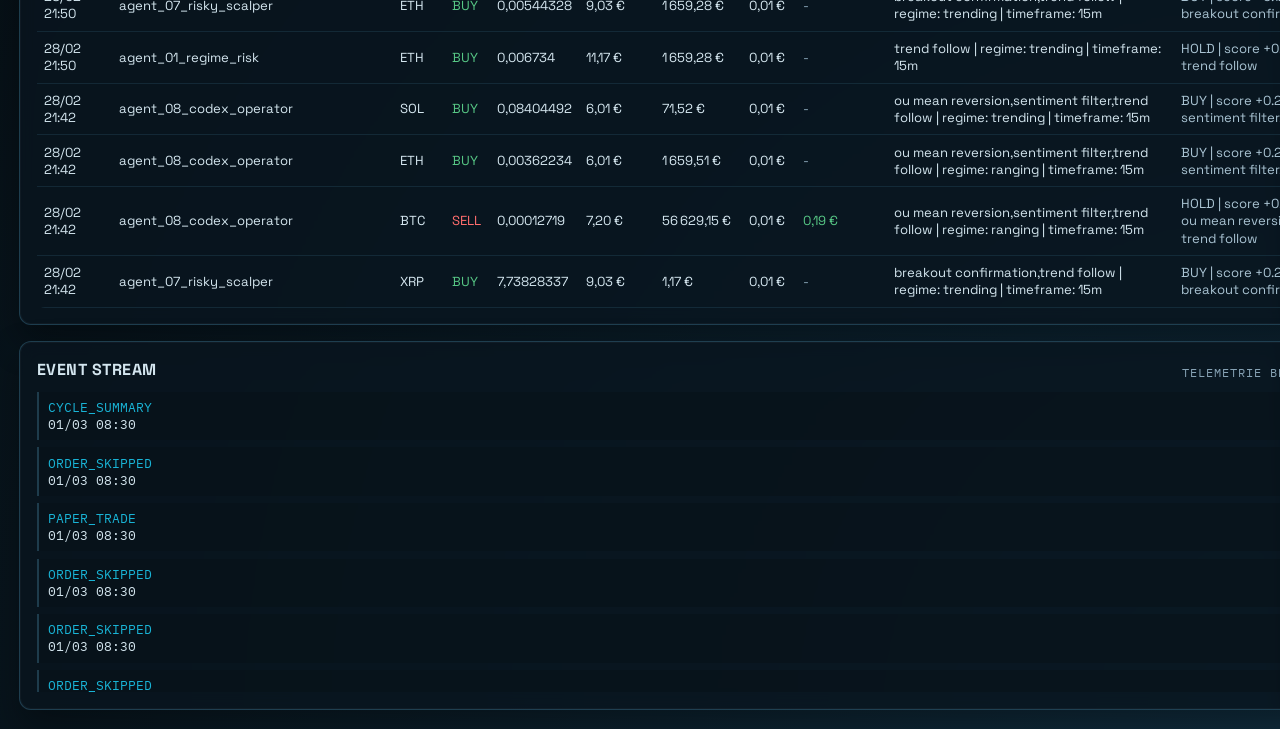
==== commit 12af3b93: "feat(dashboard): move selected agent details to right panel" ====
--- a/dashboard/index.html
+++ b/dashboard/index.html
@@ -80,54 +80,59 @@
             ></svg>
             <div id="portfolioChartTooltip" class="chart-tooltip" hidden></div>
           </div>
+          <div class="portfolio-agent-details">
+            <div class="panel-head">
+              <h2 id="agentDetailTitle">Focus Agent</h2>
+              <p id="agentDetailMeta">Clique sur un agent pour ouvrir le detail.</p>
+            </div>
+
+            <article class="agent-philosophy">
+              <h3>Philosophie</h3>
+              <p id="agentPhilosophy" class="no-data">Selectionne un agent pour voir sa philosophie.</p>
+            </article>
+
+            <div id="agentDetailSummary" class="agent-detail-summary"></div>
+            <div class="agent-detail-grid">
+              <article class="agent-subpanel">
+                <h3>Trades actuels</h3>
+                <div class="table-wrap">
+                  <table>
+                    <thead>
+                      <tr>
+                        <th>Asset</th>
+                        <th>Quantite</th>
+                        <th>Prix moyen</th>
+                        <th>Prix marche</th>
+                        <th>Valeur</th>
+                        <th>PnL latent</th>
+                      </tr>
+                    </thead>
+                    <tbody id="openTradesBody"></tbody>
+                  </table>
+                </div>
+              </article>
+
+              <article class="agent-subpanel">
+                <h3>Historique trades clotures</h3>
+                <div class="table-wrap">
+                  <table>
+                    <thead>
+                      <tr>
+                        <th>Sortie</th>
+                        <th>Asset</th>
+                        <th>Quantite</th>
+                        <th>Entree</th>
+                        <th>Sortie</th>
+                        <th>PnL</th>
+                      </tr>
+                    </thead>
+                    <tbody id="historyTradesBody"></tbody>
+                  </table>
+                </div>
+              </article>
+            </div>
+          </div>
         </article>
-      </section>
-
-      <section class="panel agent-detail-panel">
-        <div class="panel-head">
-          <h2 id="agentDetailTitle">Focus Agent</h2>
-          <p id="agentDetailMeta">Clique sur un agent pour ouvrir le detail.</p>
-        </div>
-        <div id="agentDetailSummary" class="agent-detail-summary"></div>
-        <div class="agent-detail-grid">
-          <article class="agent-subpanel">
-            <h3>Trades actuels</h3>
-            <div class="table-wrap">
-              <table>
-                <thead>
-                  <tr>
-                    <th>Asset</th>
-                    <th>Quantite</th>
-                    <th>Prix moyen</th>
-                    <th>Prix marche</th>
-                    <th>Valeur</th>
-                    <th>PnL latent</th>
-                  </tr>
-                </thead>
-                <tbody id="openTradesBody"></tbody>
-              </table>
-            </div>
-          </article>
-
-          <article class="agent-subpanel">
-            <h3>Historique trades clotures</h3>
-            <div class="table-wrap">
-              <table>
-                <thead>
-                  <tr>
-                    <th>Sortie</th>
-                    <th>Asset</th>
-                    <th>Quantite</th>
-                    <th>Entree</th>
-                    <th>Sortie</th>
-                    <th>PnL</th>
-                  </tr>
-                </thead>
-                <tbody id="historyTradesBody"></tbody>
-              </table>
-            </div>
-          </article>
-        </div>
       </section>
 
       <section class="panel">
--- a/dashboard/styles.css
+++ b/dashboard/styles.css
@@ -167,6 +167,30 @@
   text-align: right;
 }
 
+.portfolio-panel {
+  display: grid;
+  gap: 0.75rem;
+  align-content: start;
+}
+
+.portfolio-panel > .panel-head {
+  margin-bottom: 0;
+}
+
+.portfolio-agent-details {
+  display: grid;
+  gap: 0.75rem;
+}
+
+.portfolio-agent-details .panel-head {
+  margin-bottom: 0;
+}
+
+.portfolio-agent-details .panel-head p {
+  margin-left: 0;
+  text-align: left;
+}
+
 .market-grid {
   display: grid;
   grid-template-columns: repeat(5, minmax(0, 1fr));
@@ -387,6 +411,30 @@
   gap: 0.55rem;
 }
 
+.agent-philosophy {
+  margin: 0;
+  border: 1px solid var(--line);
+  border-radius: 10px;
+  padding: 0.7rem 0.75rem;
+  background: rgba(9, 18, 25, 0.45);
+}
+
+.agent-philosophy h3 {
+  margin: 0 0 0.35rem;
+  font-size: 0.72rem;
+  font-family: "IBM Plex Mono", monospace;
+  letter-spacing: 0.07em;
+  text-transform: uppercase;
+  color: var(--muted);
+}
+
+.agent-philosophy p {
+  margin: 0;
+  color: #c8dde9;
+  font-size: 0.83rem;
+  line-height: 1.4;
+}
+
 .detail-stat {
   margin: 0;
   border: 1px solid var(--line);
@@ -414,6 +462,10 @@
   display: grid;
   gap: 0.75rem;
   grid-template-columns: repeat(2, minmax(0, 1fr));
+}
+
+.portfolio-agent-details .agent-detail-grid {
+  grid-template-columns: 1fr;
 }
 
 .agent-subpanel {
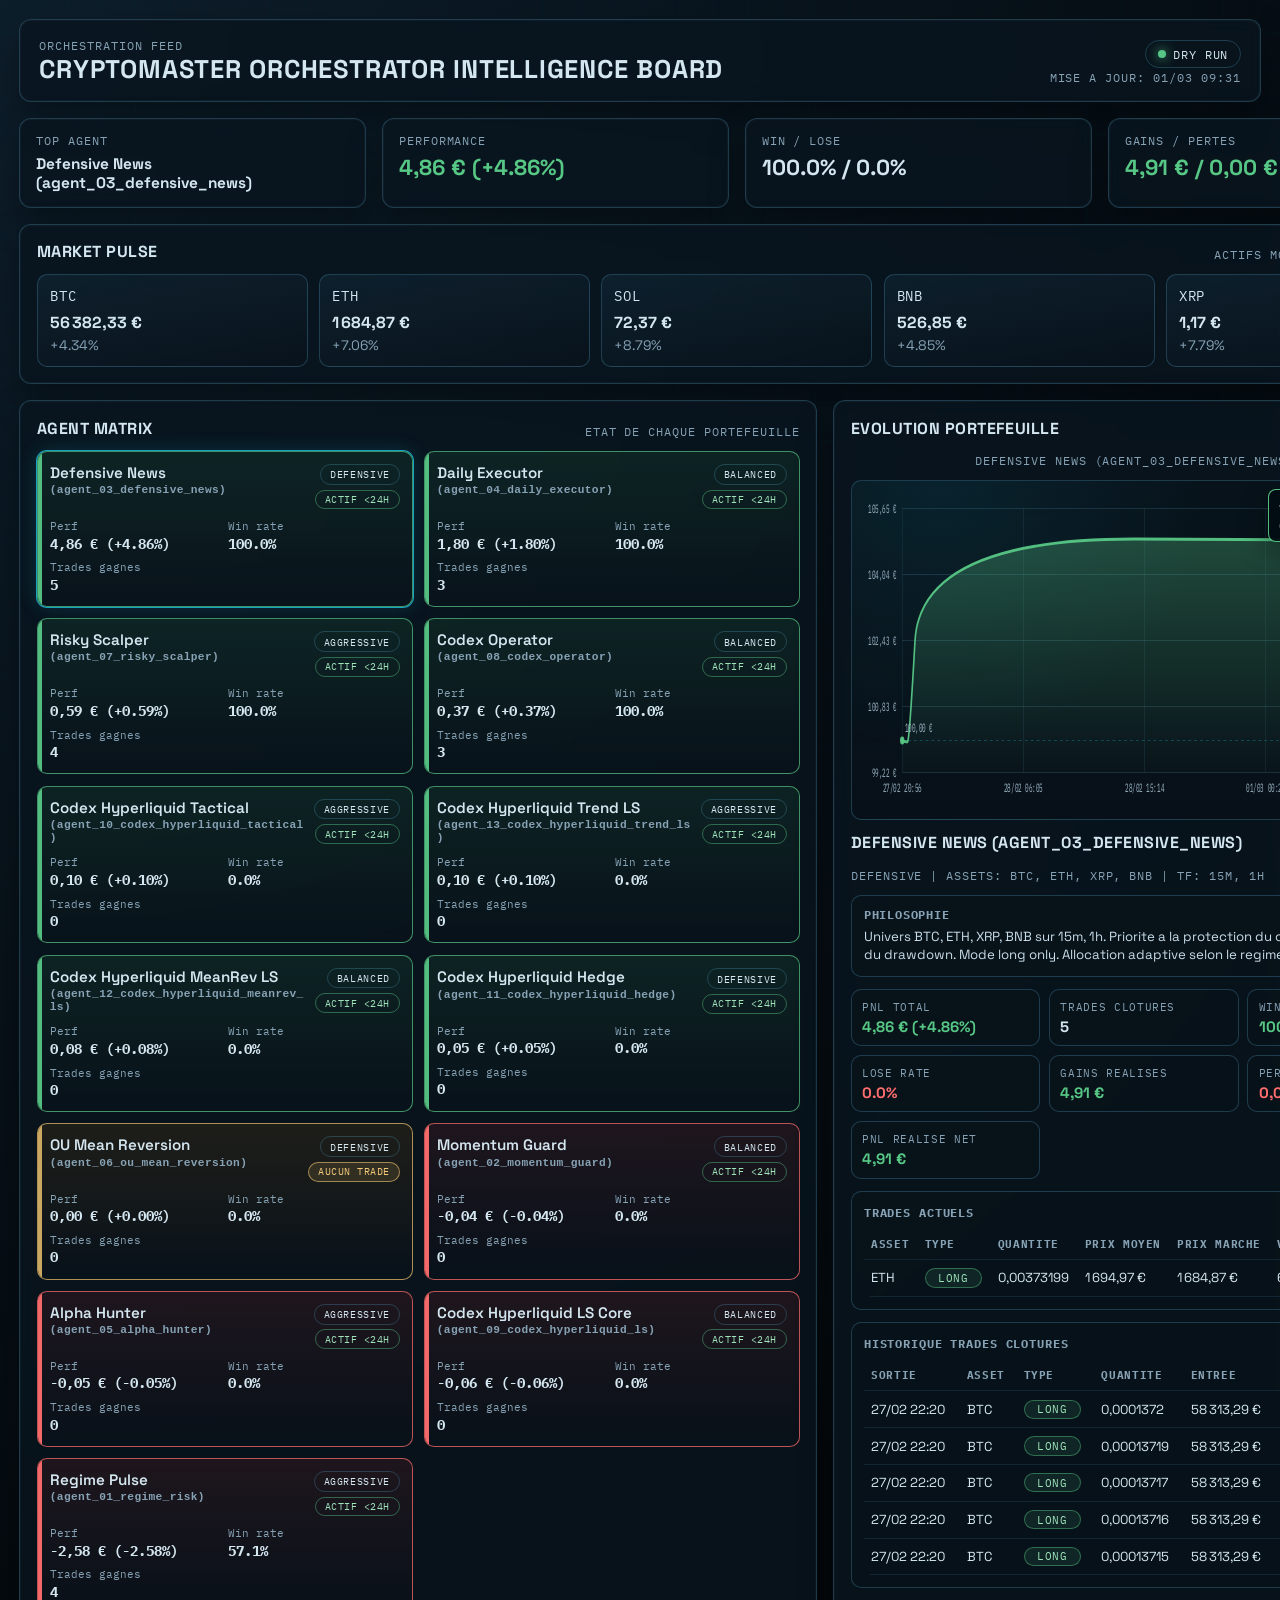
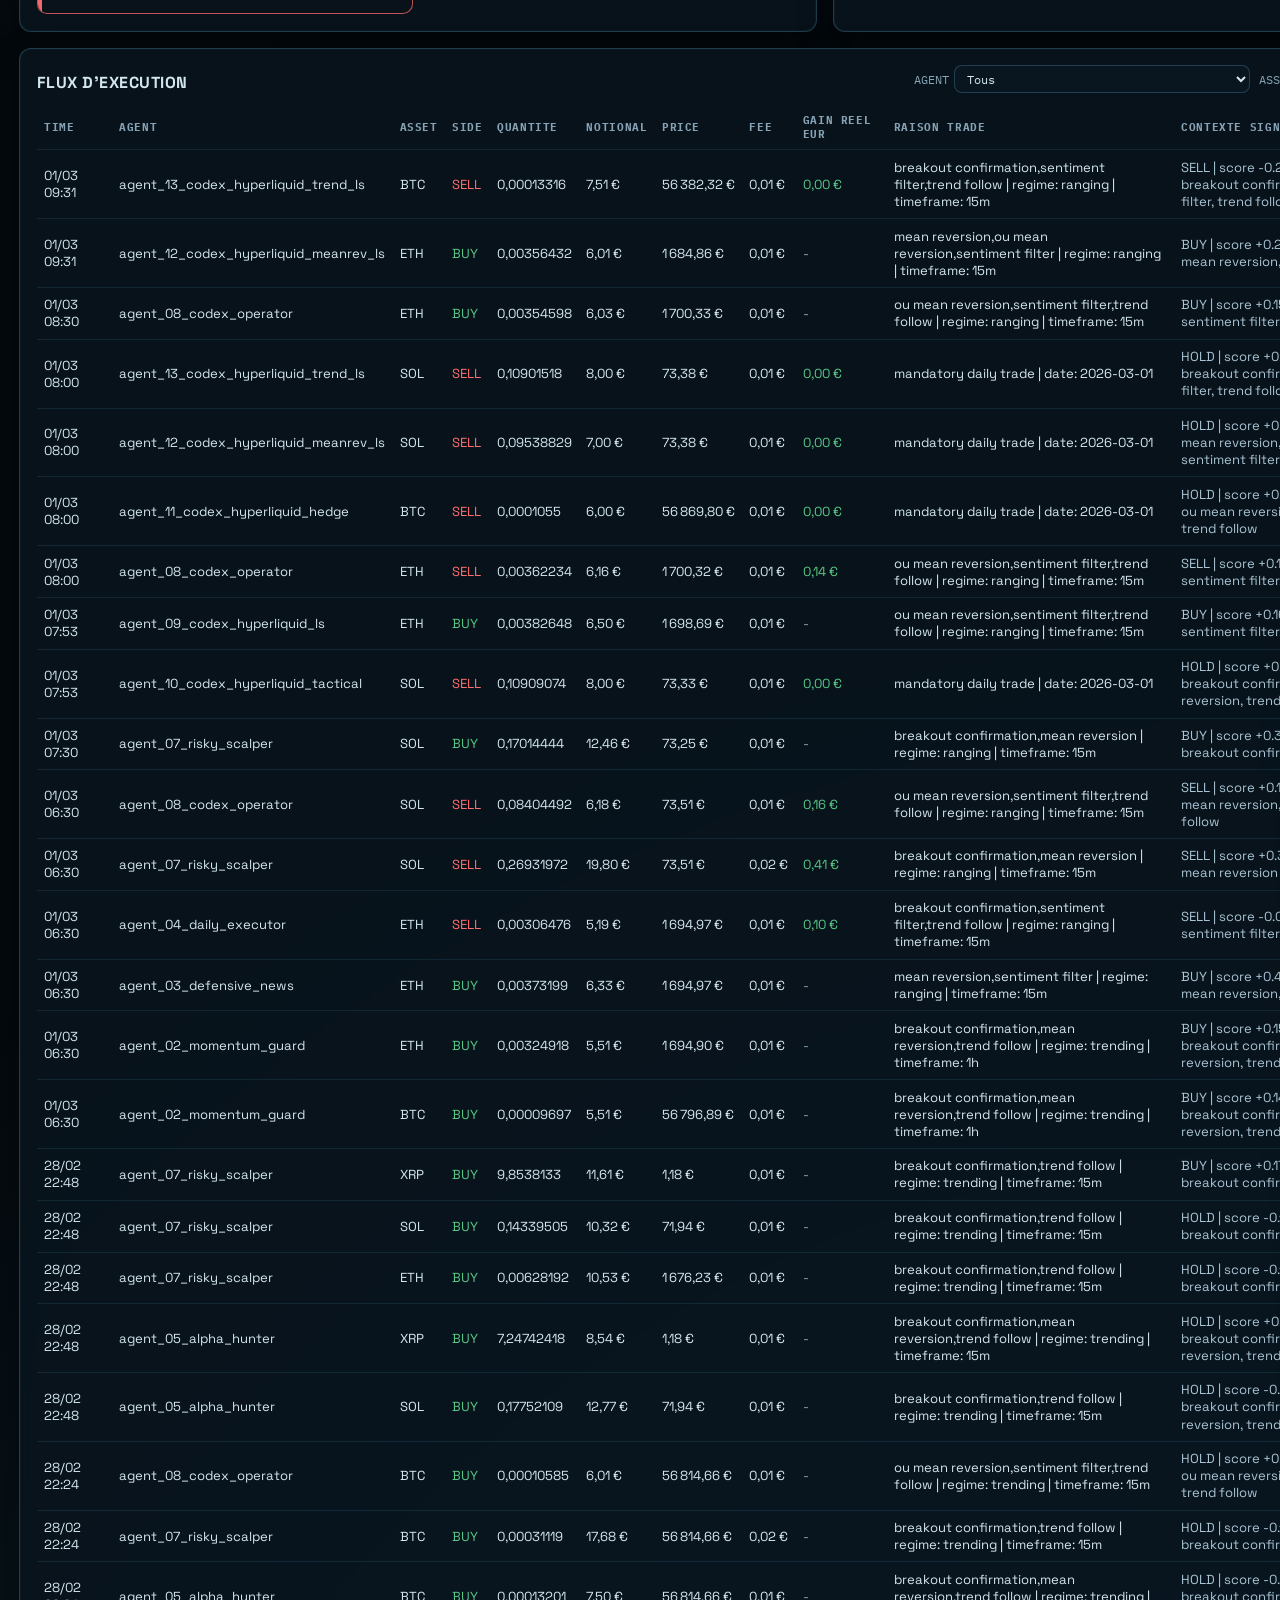
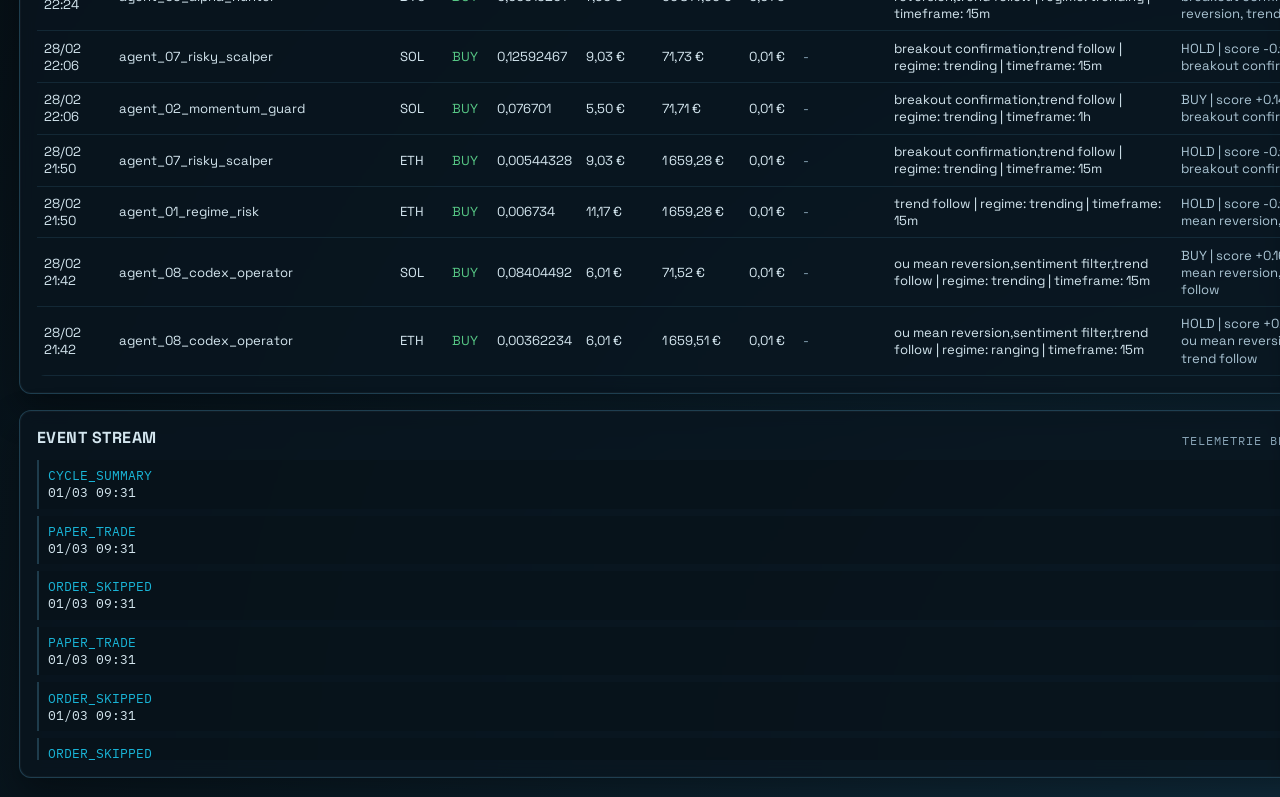
==== commit 428a601b: "feat(dashboard): show long/short type in agent trade tables" ====
--- a/dashboard/index.html
+++ b/dashboard/index.html
@@ -100,6 +100,7 @@
                     <thead>
                       <tr>
                         <th>Asset</th>
+                        <th>Type</th>
                         <th>Quantite</th>
                         <th>Prix moyen</th>
                         <th>Prix marche</th>
@@ -120,6 +121,7 @@
                       <tr>
                         <th>Sortie</th>
                         <th>Asset</th>
+                        <th>Type</th>
                         <th>Quantite</th>
                         <th>Entree</th>
                         <th>Sortie</th>
--- a/dashboard/styles.css
+++ b/dashboard/styles.css
@@ -722,6 +722,31 @@
   font-size: 0.72rem;
 }
 
+.trade-type-pill {
+  display: inline-block;
+  border: 1px solid var(--line);
+  border-radius: 999px;
+  padding: 0.1rem 0.45rem;
+  min-width: 3.6rem;
+  text-align: center;
+  font-family: "IBM Plex Mono", monospace;
+  font-size: 0.67rem;
+  text-transform: uppercase;
+  letter-spacing: 0.04em;
+}
+
+.trade-type-long {
+  color: #9fe3bb;
+  border-color: rgba(87, 199, 133, 0.45);
+  background: rgba(87, 199, 133, 0.12);
+}
+
+.trade-type-short {
+  color: #f2c979;
+  border-color: rgba(213, 176, 103, 0.6);
+  background: rgba(213, 176, 103, 0.12);
+}
+
 .no-data {
   color: var(--muted);
   font-style: italic;
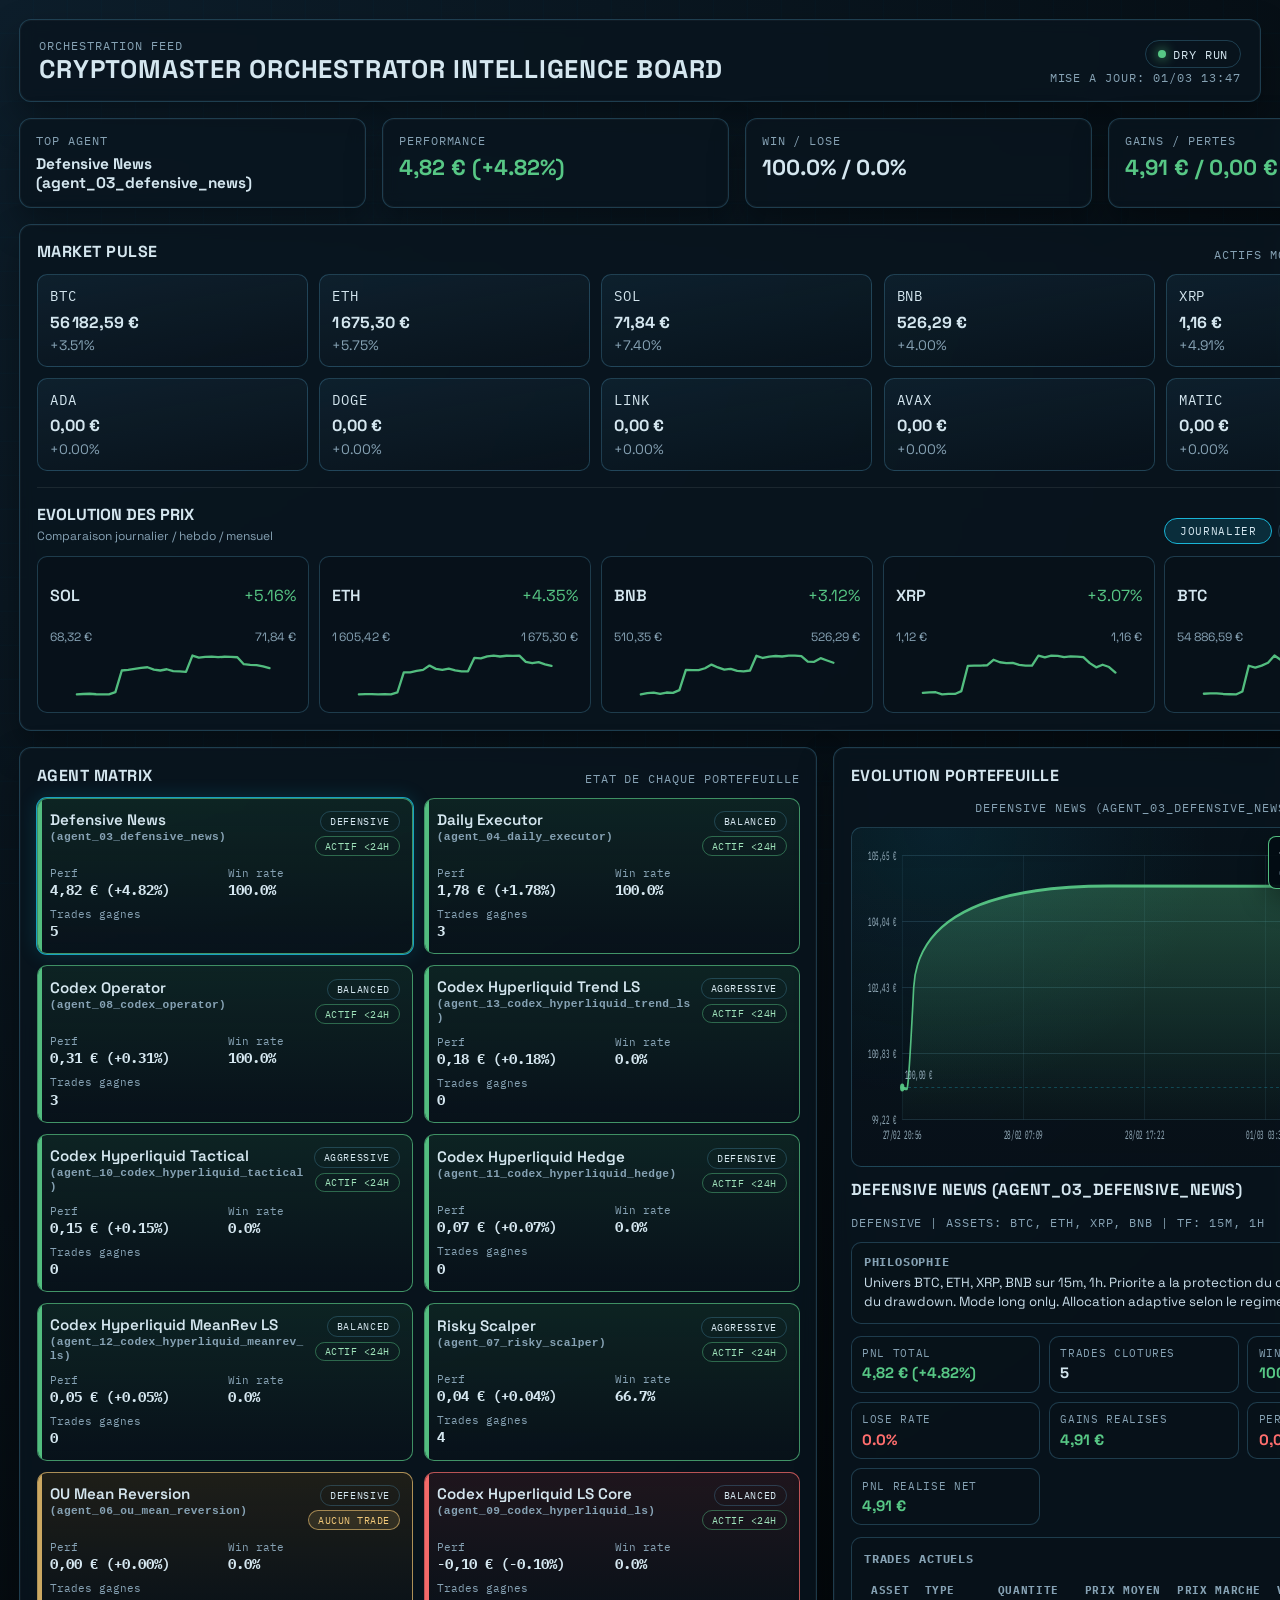
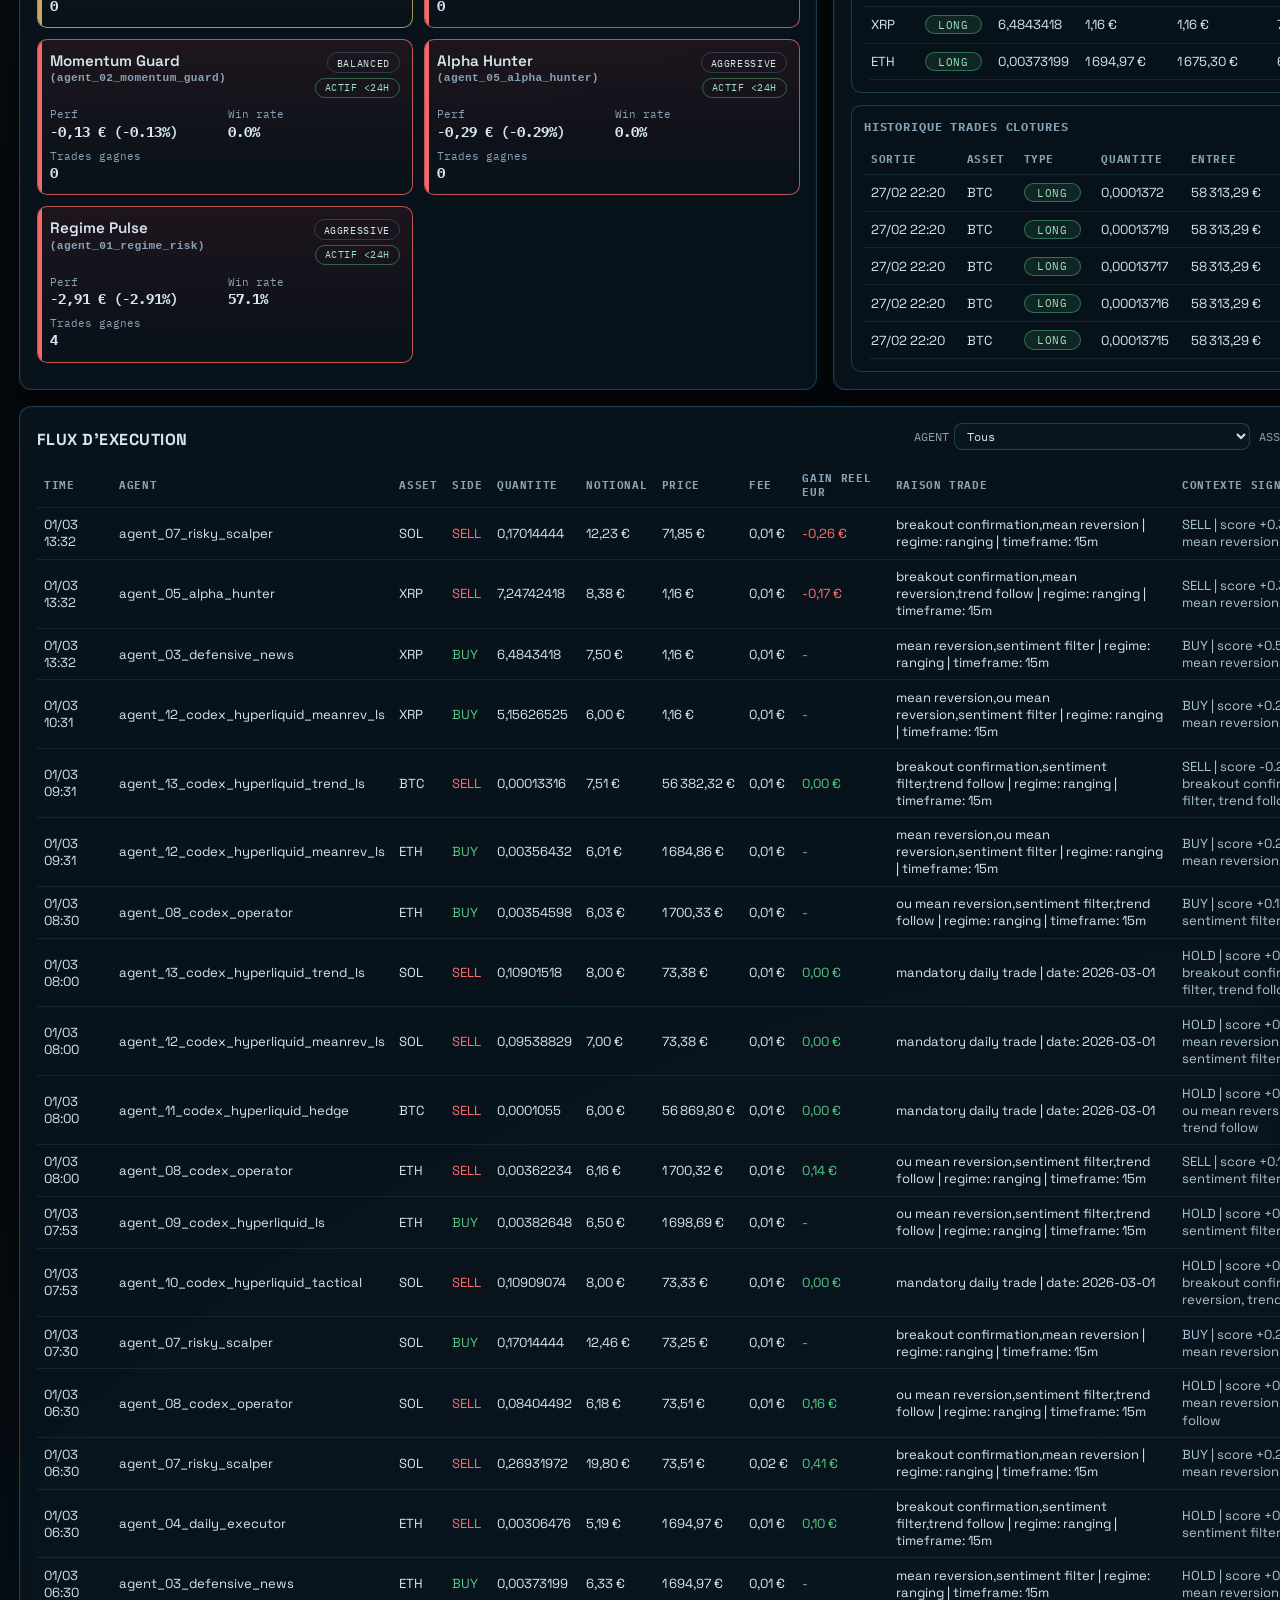
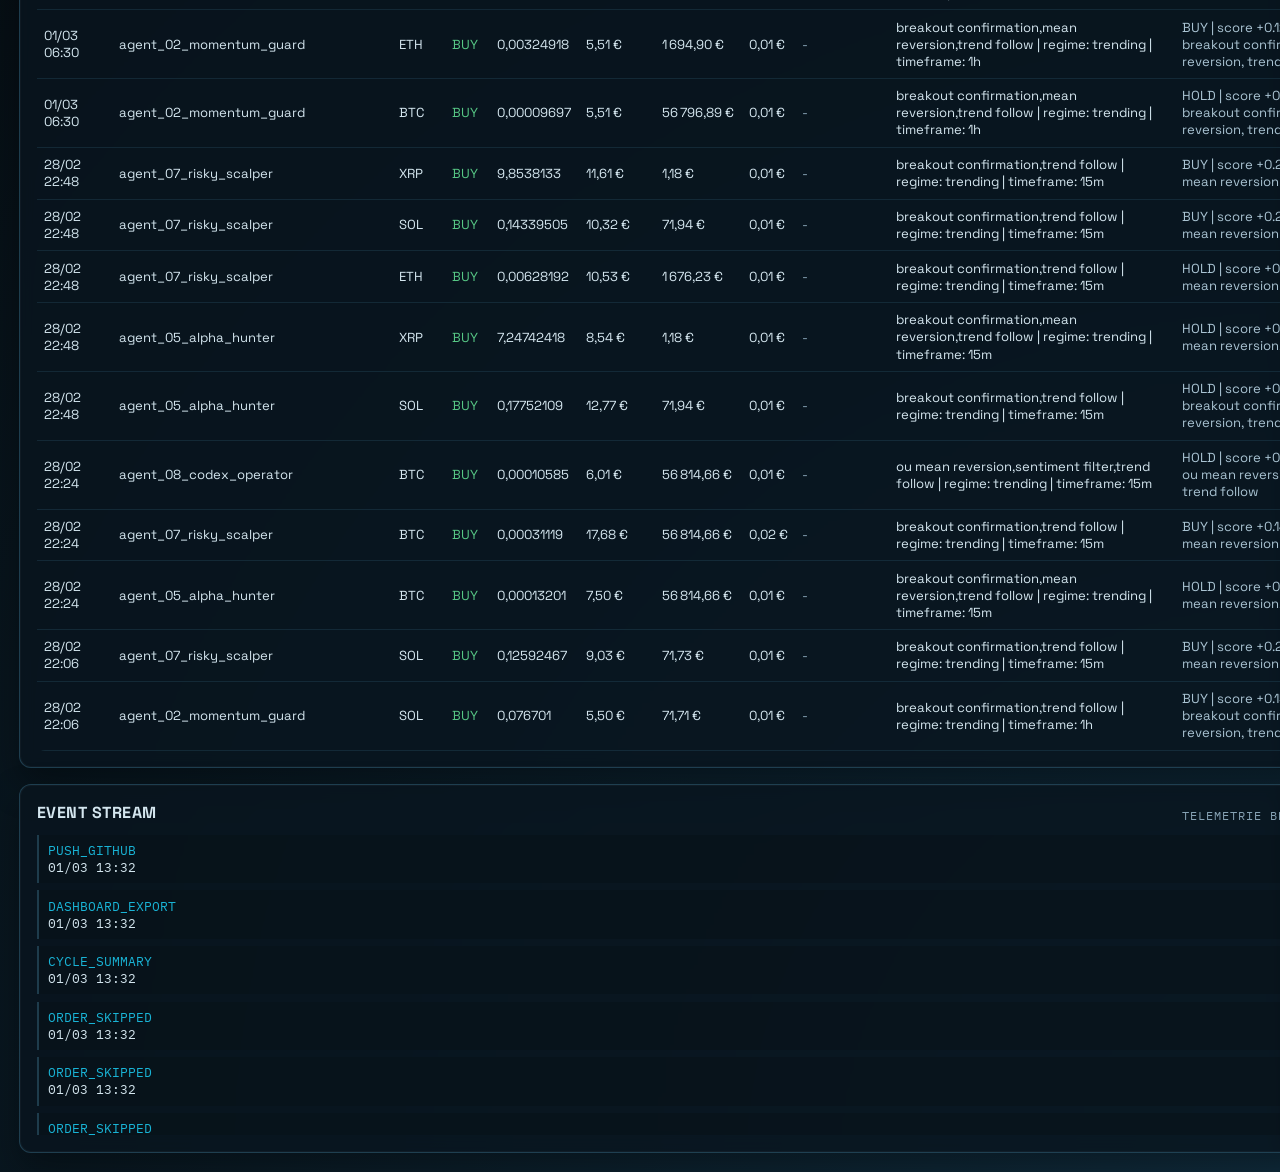
==== commit a5b8c8e9: "feat(dashboard): extend market pulse insights" ====
--- a/dashboard/index.html
+++ b/dashboard/index.html
@@ -54,6 +54,26 @@
           <p>Actifs monitor es en continu</p>
         </div>
         <div id="marketGrid" class="market-grid"></div>
+        <div id="marketHistoryPanel" class="market-history-panel">
+          <div class="market-history-head">
+            <div>
+              <h3>Evolution des prix</h3>
+              <p>Comparaison journalier / hebdo / mensuel</p>
+            </div>
+            <div class="market-history-tabs" role="tablist">
+              <button class="market-history-tab active" data-timeframe="daily" role="tab" type="button">
+                Journalier
+              </button>
+              <button class="market-history-tab" data-timeframe="weekly" role="tab" type="button">
+                Hebdo
+              </button>
+              <button class="market-history-tab" data-timeframe="monthly" role="tab" type="button">
+                Mensuel
+              </button>
+            </div>
+          </div>
+          <div id="marketHistoryCards" class="market-history-cards"></div>
+        </div>
       </section>
 
       <section class="split">
--- a/dashboard/styles.css
+++ b/dashboard/styles.css
@@ -197,6 +197,99 @@
   gap: 0.7rem;
 }
 
+.market-history-panel {
+  margin-top: 1rem;
+  border-top: 1px solid rgba(255, 255, 255, 0.08);
+  padding-top: 1rem;
+  display: grid;
+  gap: 0.75rem;
+}
+
+.market-history-head {
+  display: flex;
+  justify-content: space-between;
+  align-items: flex-end;
+  gap: 0.75rem;
+}
+
+.market-history-head h3 {
+  margin: 0;
+  font-size: 1rem;
+  text-transform: uppercase;
+}
+
+.market-history-head p {
+  margin: 0.2rem 0 0;
+  font-size: 0.75rem;
+  color: var(--muted);
+}
+
+.market-history-tabs {
+  display: inline-flex;
+  gap: 0.35rem;
+}
+
+.market-history-tab {
+  border: 1px solid var(--line);
+  border-radius: 999px;
+  background: transparent;
+  padding: 0.3rem 0.9rem;
+  font-family: "IBM Plex Mono", monospace;
+  font-size: 0.7rem;
+  letter-spacing: 0.06em;
+  text-transform: uppercase;
+  color: var(--muted);
+  cursor: pointer;
+}
+
+.market-history-tab.active {
+  border-color: var(--accent);
+  color: var(--ink);
+  background: var(--accent-soft);
+}
+
+.market-history-cards {
+  display: grid;
+  grid-template-columns: repeat(auto-fit, minmax(200px, 1fr));
+  gap: 0.6rem;
+}
+
+.market-history-card {
+  border: 1px solid var(--line);
+  border-radius: 10px;
+  padding: 0.75rem;
+  background: rgba(9, 18, 25, 0.55);
+}
+
+.market-history-card-head {
+  display: flex;
+  justify-content: space-between;
+  align-items: center;
+  gap: 0.5rem;
+}
+
+.market-history-card-head .asset {
+  margin: 0;
+  font-weight: 600;
+}
+
+.market-history-card-body {
+  margin-top: 0.45rem;
+  display: grid;
+  gap: 0.35rem;
+}
+
+.market-history-card .price-row {
+  display: flex;
+  justify-content: space-between;
+  font-size: 0.75rem;
+  color: var(--muted);
+}
+
+.market-history-card svg {
+  width: 100%;
+  height: 50px;
+}
 .market-tile {
   border: 1px solid var(--line);
   border-radius: 10px;
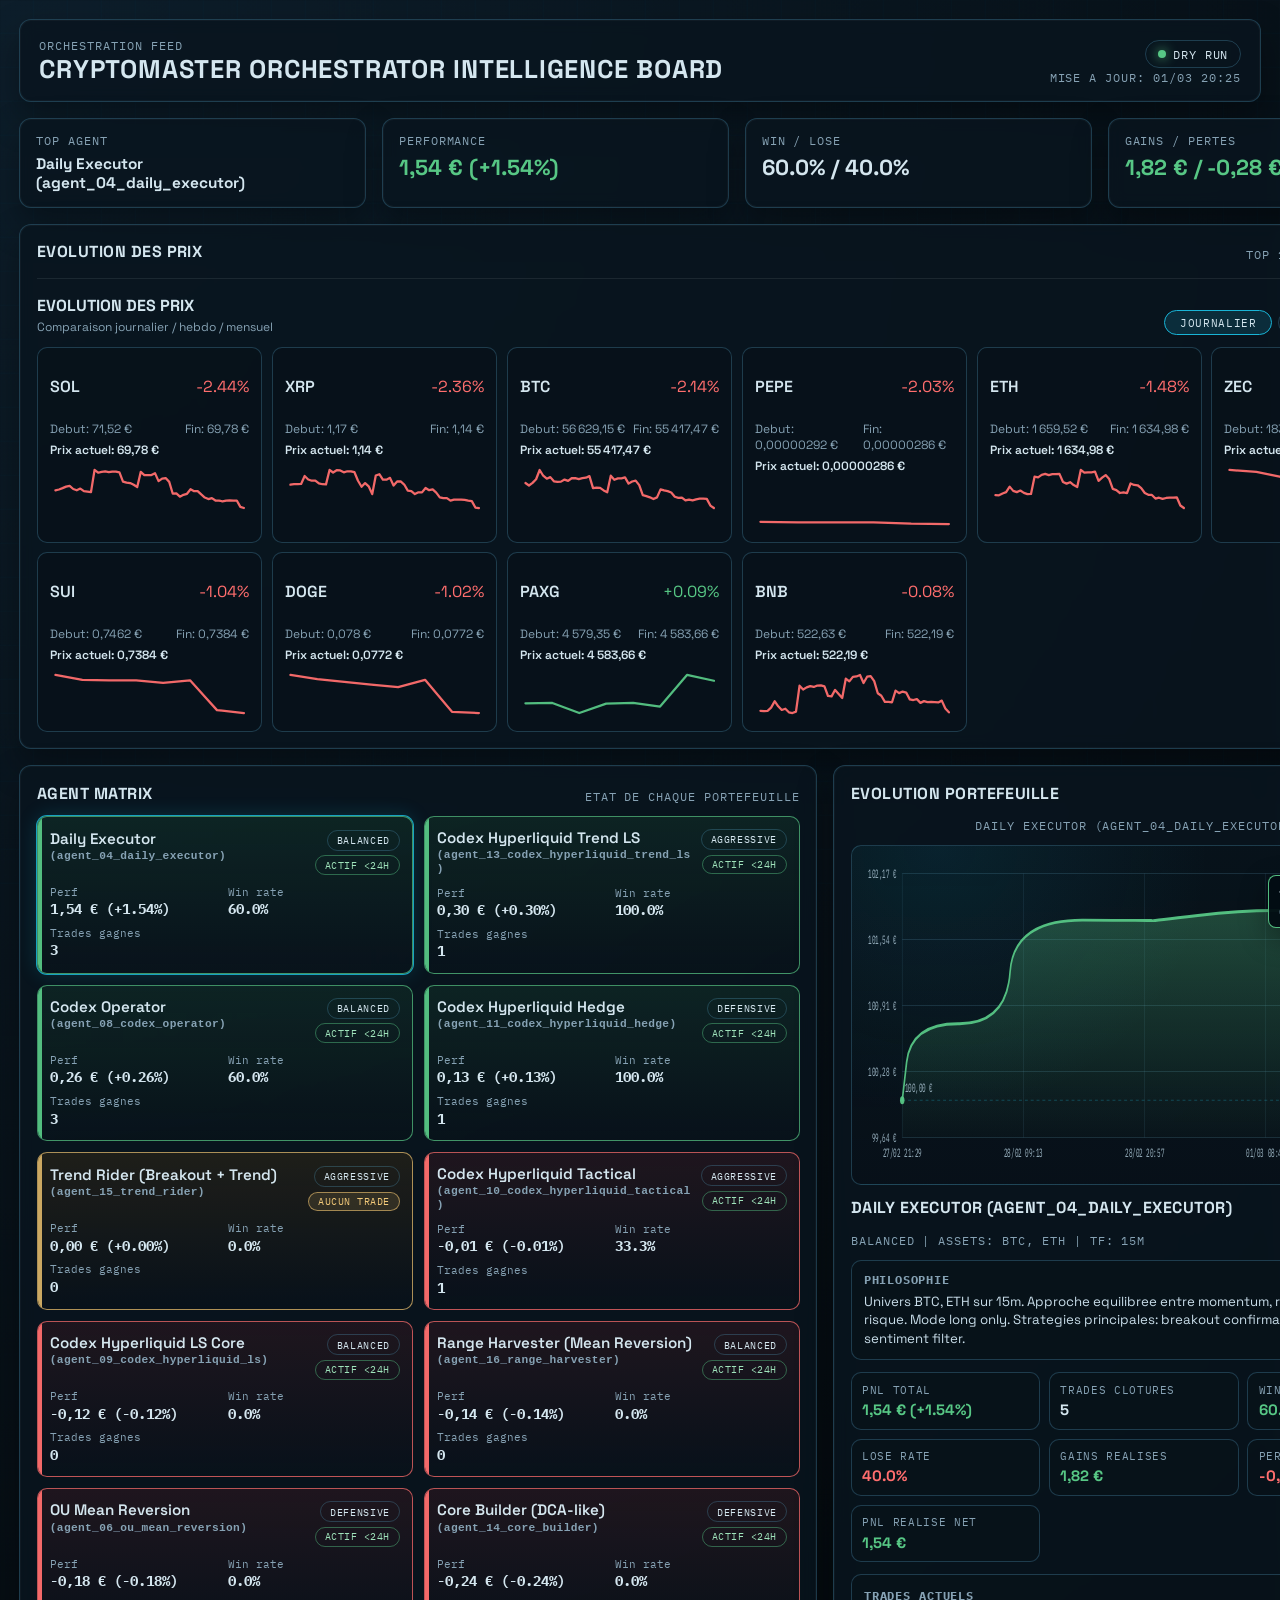
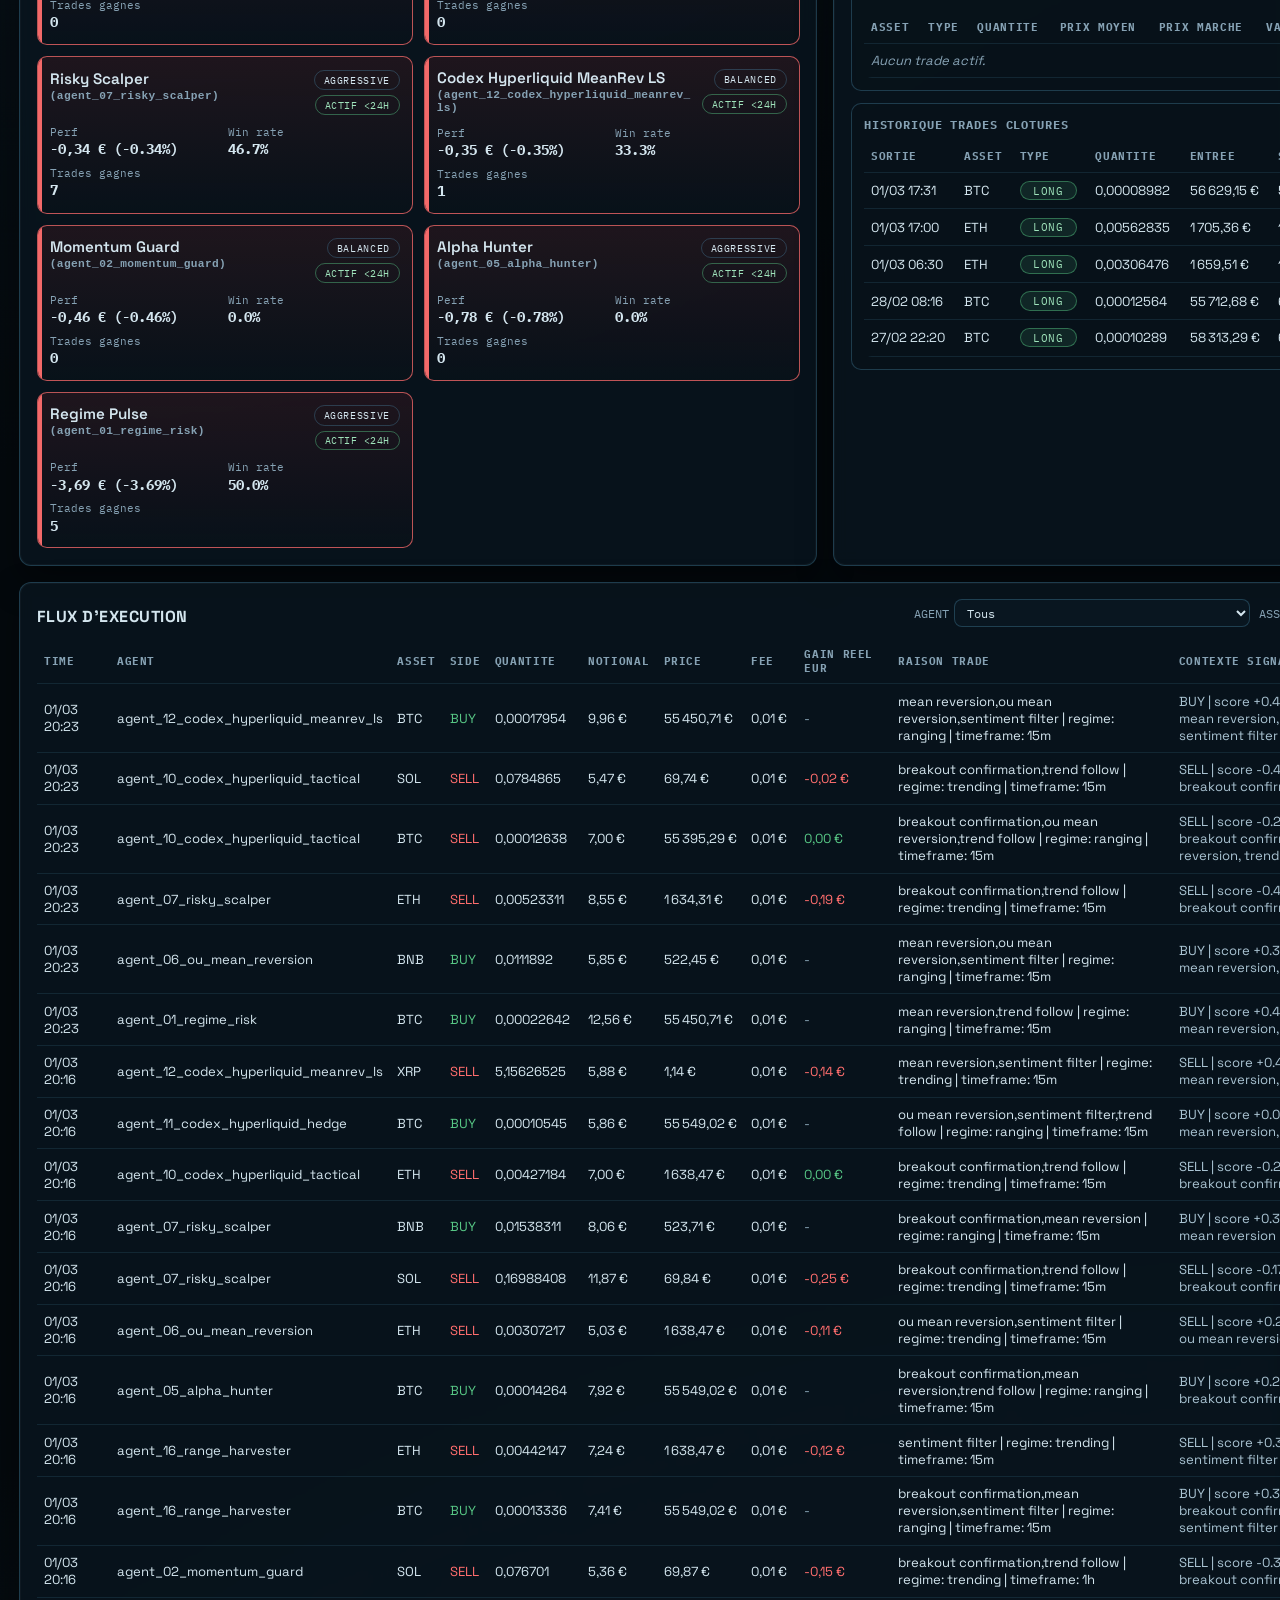
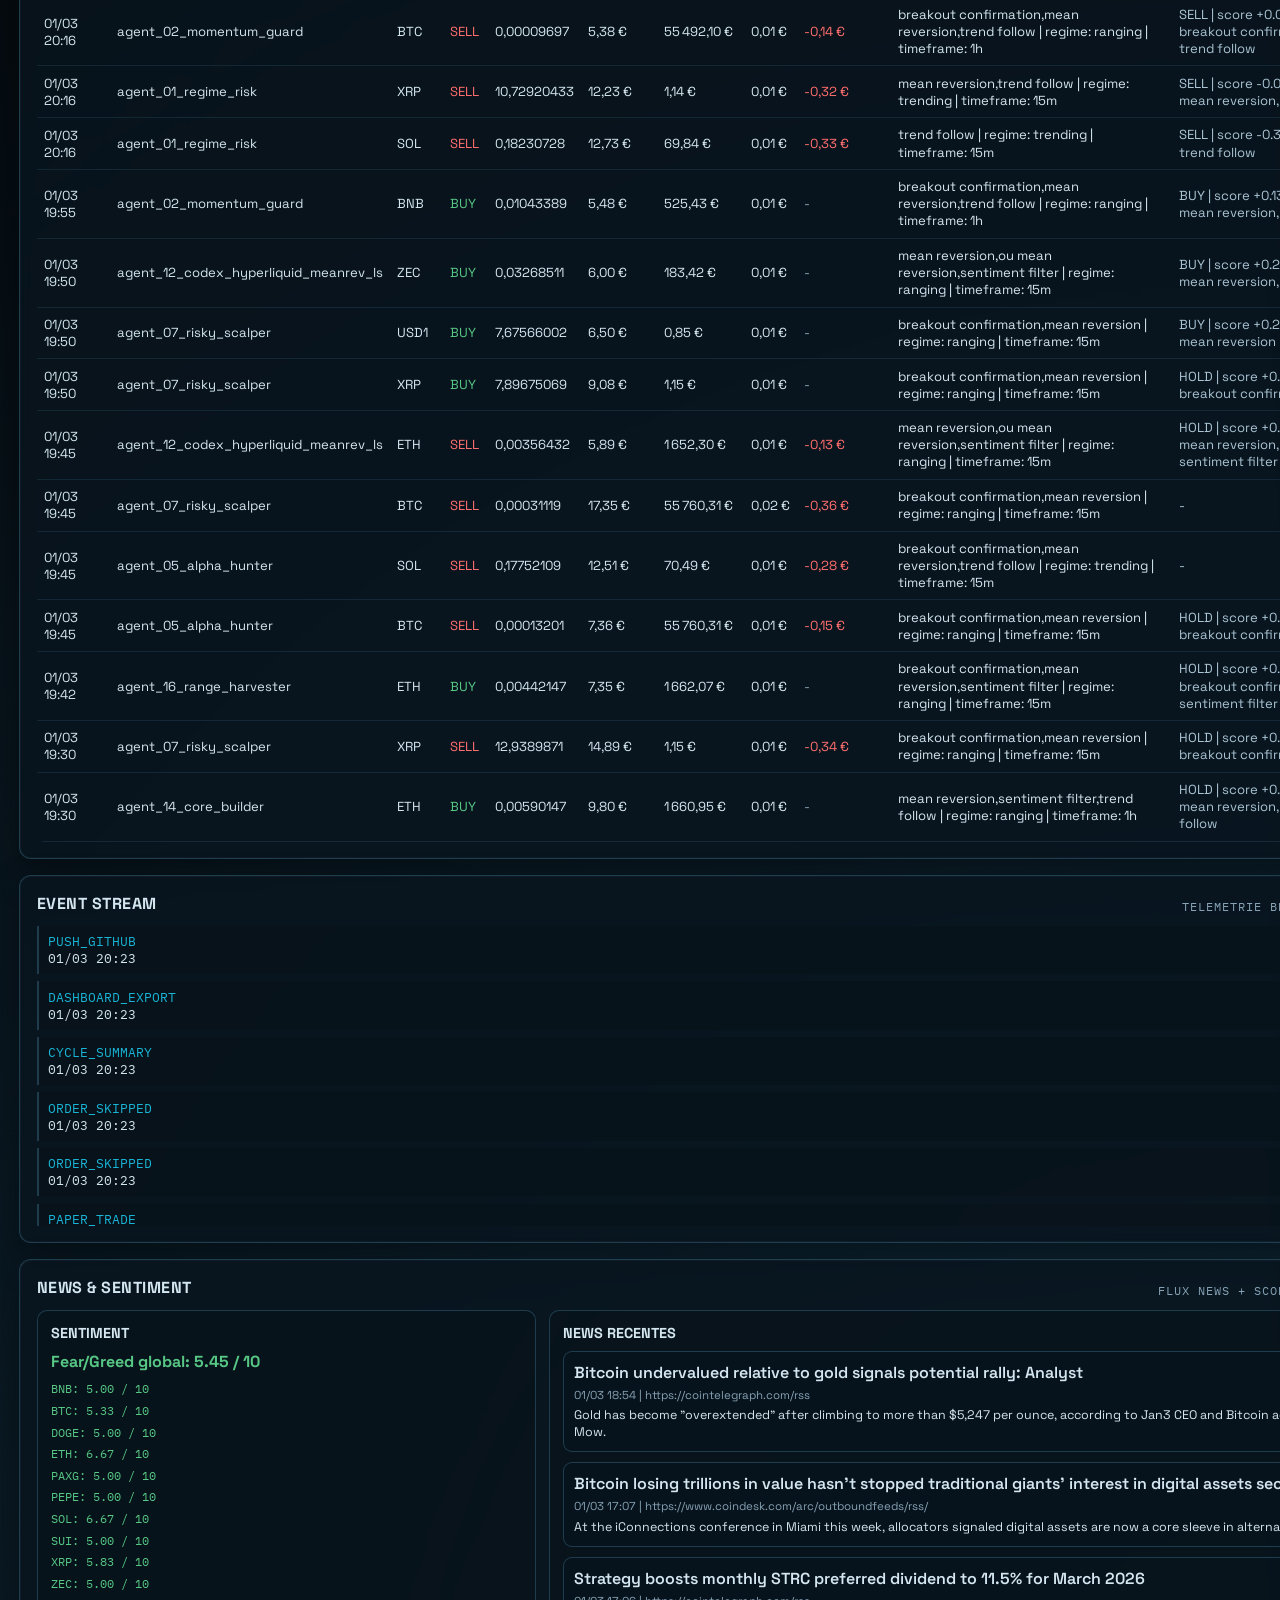
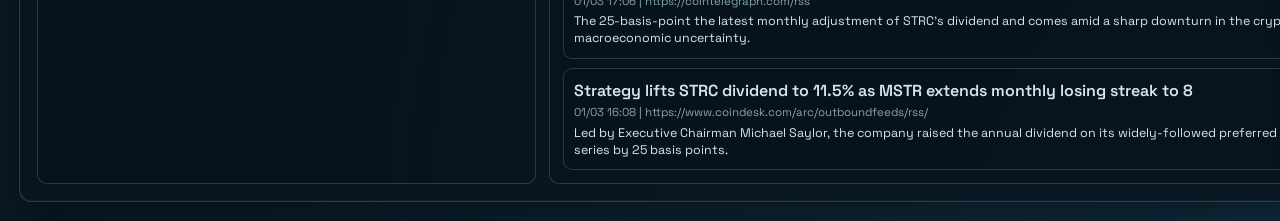
==== commit e770cc5c: "feat(dashboard): add news and fear-greed sentiment panel" ====
--- a/dashboard/index.html
+++ b/dashboard/index.html
@@ -50,10 +50,9 @@
 
       <section class="panel market-panel">
         <div class="panel-head">
-          <h2>Market Pulse</h2>
-          <p>Actifs monitor es en continu</p>
-        </div>
-        <div id="marketGrid" class="market-grid"></div>
+          <h2>Evolution des prix</h2>
+          <p>Top 10 paires par volume</p>
+        </div>
         <div id="marketHistoryPanel" class="market-history-panel">
           <div class="market-history-head">
             <div>
@@ -200,6 +199,24 @@
         </div>
         <ul id="eventsList" class="event-list"></ul>
       </section>
+
+      <section class="panel">
+        <div class="panel-head">
+          <h2>News & Sentiment</h2>
+          <p>Flux news + score fear/greed (0-10)</p>
+        </div>
+        <div class="news-sentiment-grid">
+          <article class="news-sentiment-card">
+            <h3>Sentiment</h3>
+            <p id="fearGreedOverall" class="sentiment-overall">-</p>
+            <div id="sentimentByAsset" class="sentiment-list"></div>
+          </article>
+          <article class="news-sentiment-card">
+            <h3>News recentes</h3>
+            <div id="newsFeedList" class="news-feed-list"></div>
+          </article>
+        </div>
+      </section>
     </main>
 
     <script src="./app.js" type="module"></script>
--- a/dashboard/styles.css
+++ b/dashboard/styles.css
@@ -286,6 +286,12 @@
   color: var(--muted);
 }
 
+.market-history-card .price-row.current {
+  justify-content: flex-start;
+  color: var(--ink);
+  font-weight: 600;
+}
+
 .market-history-card svg {
   width: 100%;
   height: 50px;
@@ -787,6 +793,74 @@
   margin: 0;
 }
 
+.news-sentiment-grid {
+  display: grid;
+  grid-template-columns: 0.9fr 1.6fr;
+  gap: 0.8rem;
+}
+
+.news-sentiment-card {
+  border: 1px solid var(--line);
+  border-radius: 10px;
+  padding: 0.8rem;
+  background: rgba(9, 18, 25, 0.5);
+}
+
+.news-sentiment-card h3 {
+  margin: 0 0 0.55rem;
+  font-size: 0.9rem;
+  text-transform: uppercase;
+}
+
+.sentiment-overall {
+  margin: 0 0 0.55rem;
+  font-weight: 700;
+}
+
+.sentiment-list {
+  display: grid;
+  gap: 0.35rem;
+}
+
+.sentiment-row {
+  margin: 0;
+  font-family: "IBM Plex Mono", monospace;
+  font-size: 0.78rem;
+}
+
+.news-feed-list {
+  display: grid;
+  gap: 0.6rem;
+  max-height: 420px;
+  overflow: auto;
+  padding-right: 0.2rem;
+}
+
+.news-item {
+  border: 1px solid var(--line);
+  border-radius: 9px;
+  padding: 0.65rem;
+  background: rgba(11, 21, 30, 0.45);
+}
+
+.news-title {
+  margin: 0 0 0.3rem;
+  font-weight: 600;
+}
+
+.news-meta {
+  margin: 0 0 0.35rem;
+  font-size: 0.72rem;
+  color: var(--muted);
+}
+
+.news-excerpt {
+  margin: 0;
+  font-size: 0.78rem;
+  color: var(--ink);
+  line-height: 1.35;
+}
+
 .event-item .event-type {
   color: var(--accent);
   text-transform: uppercase;
@@ -858,6 +932,10 @@
   .agent-detail-grid {
     grid-template-columns: 1fr;
   }
+
+  .news-sentiment-grid {
+    grid-template-columns: 1fr;
+  }
 }
 
 @media (max-width: 980px) {
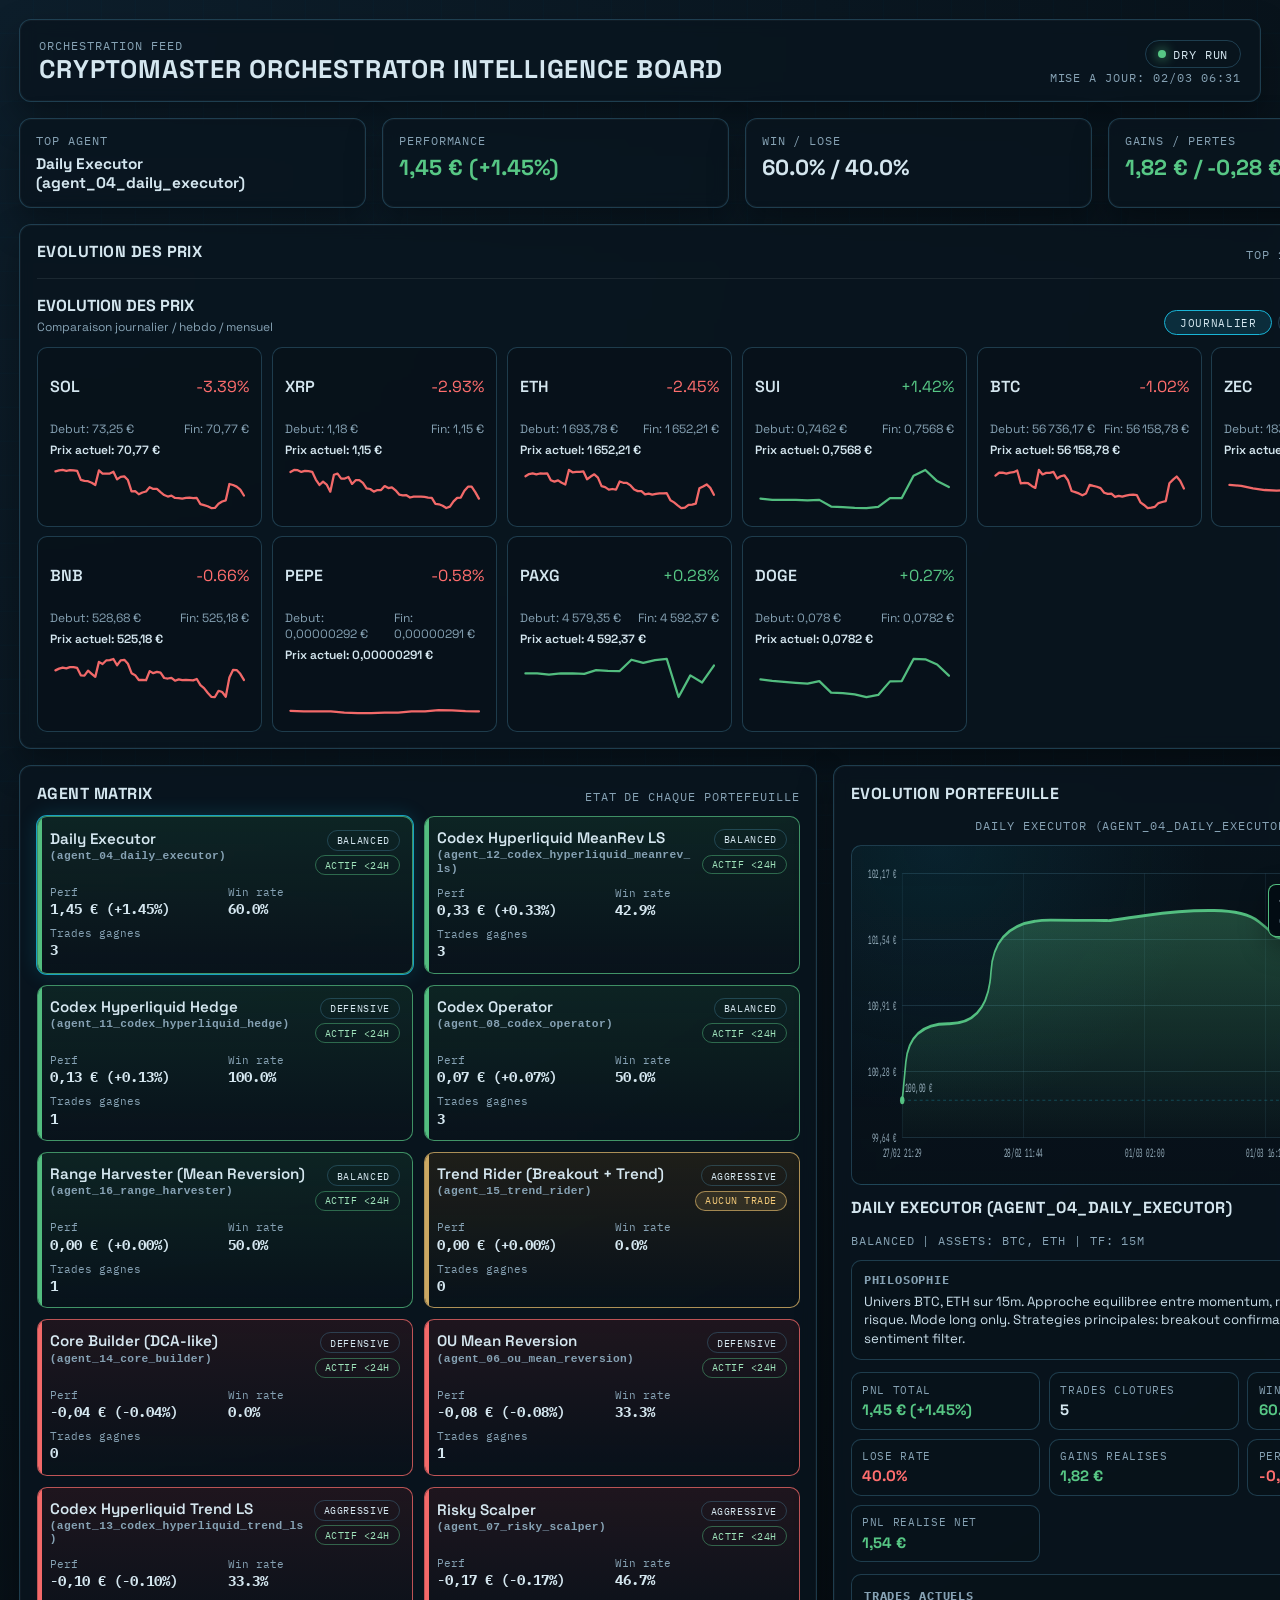
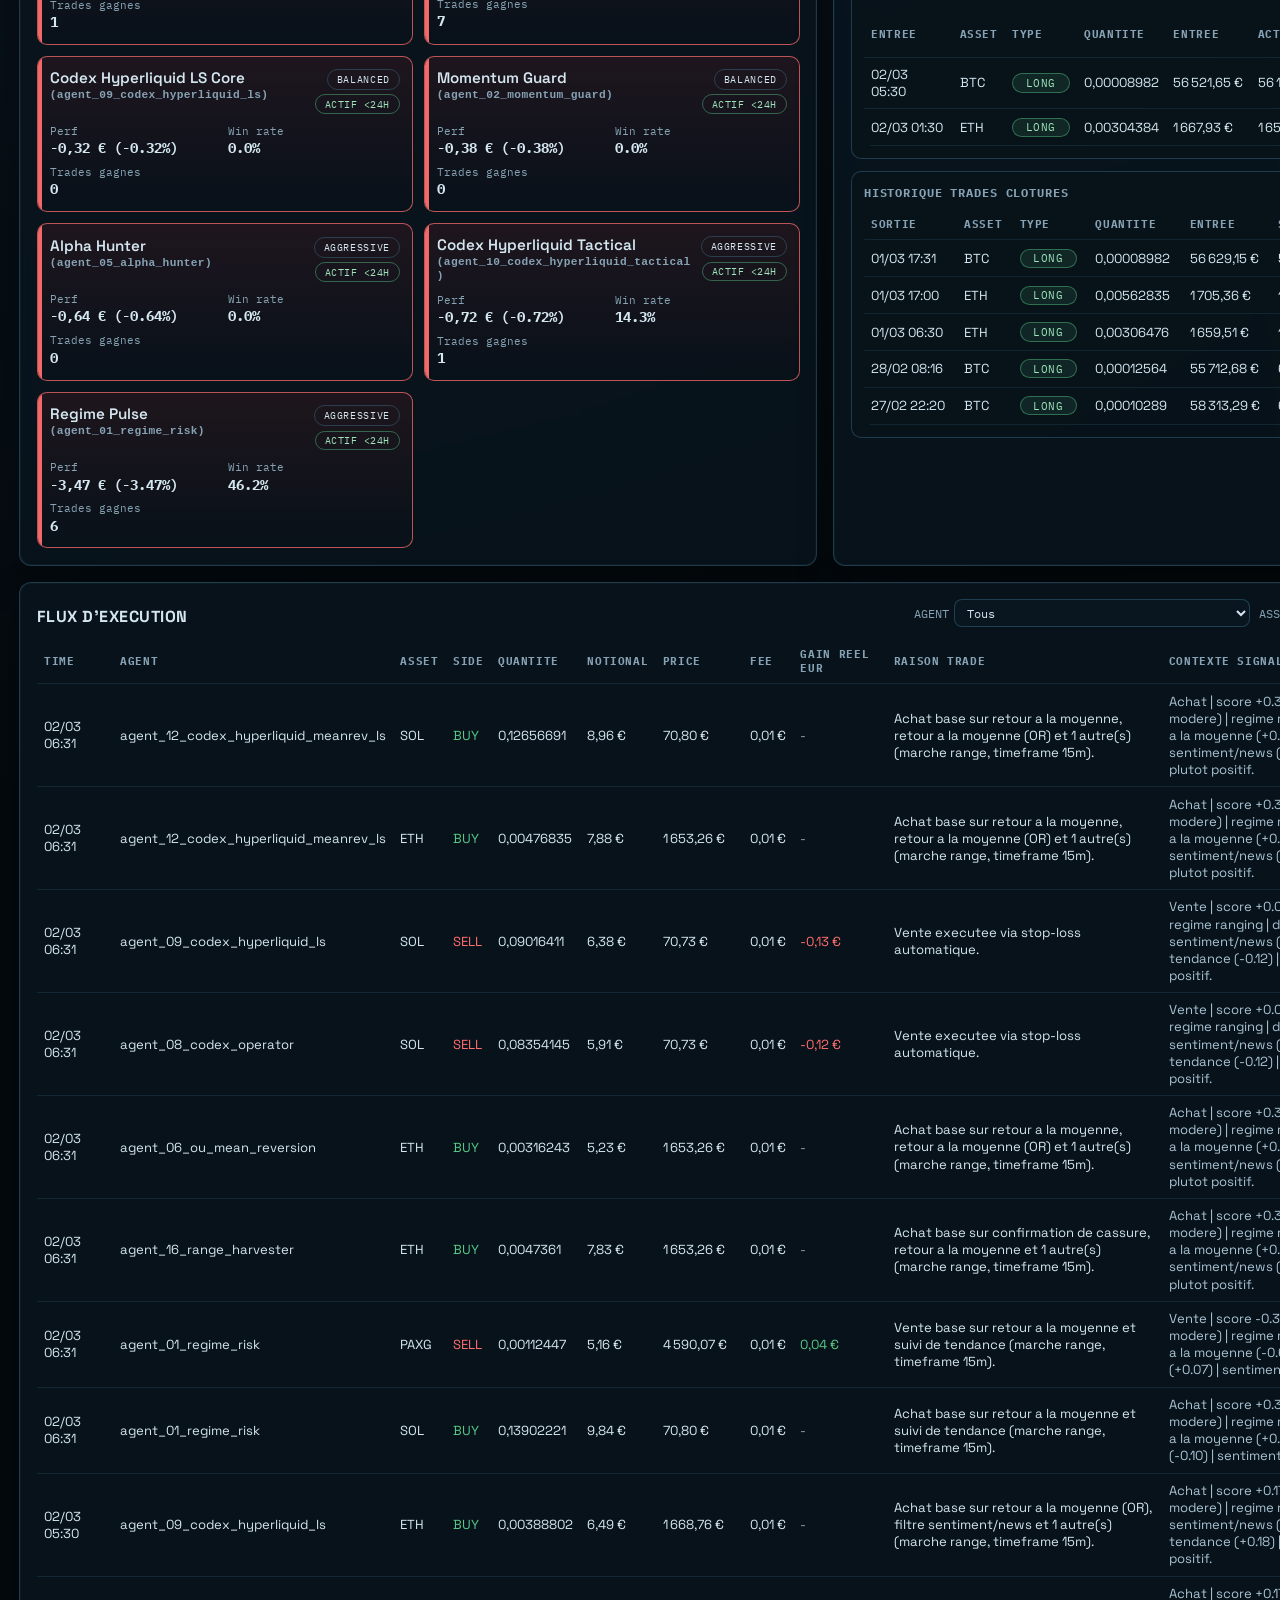
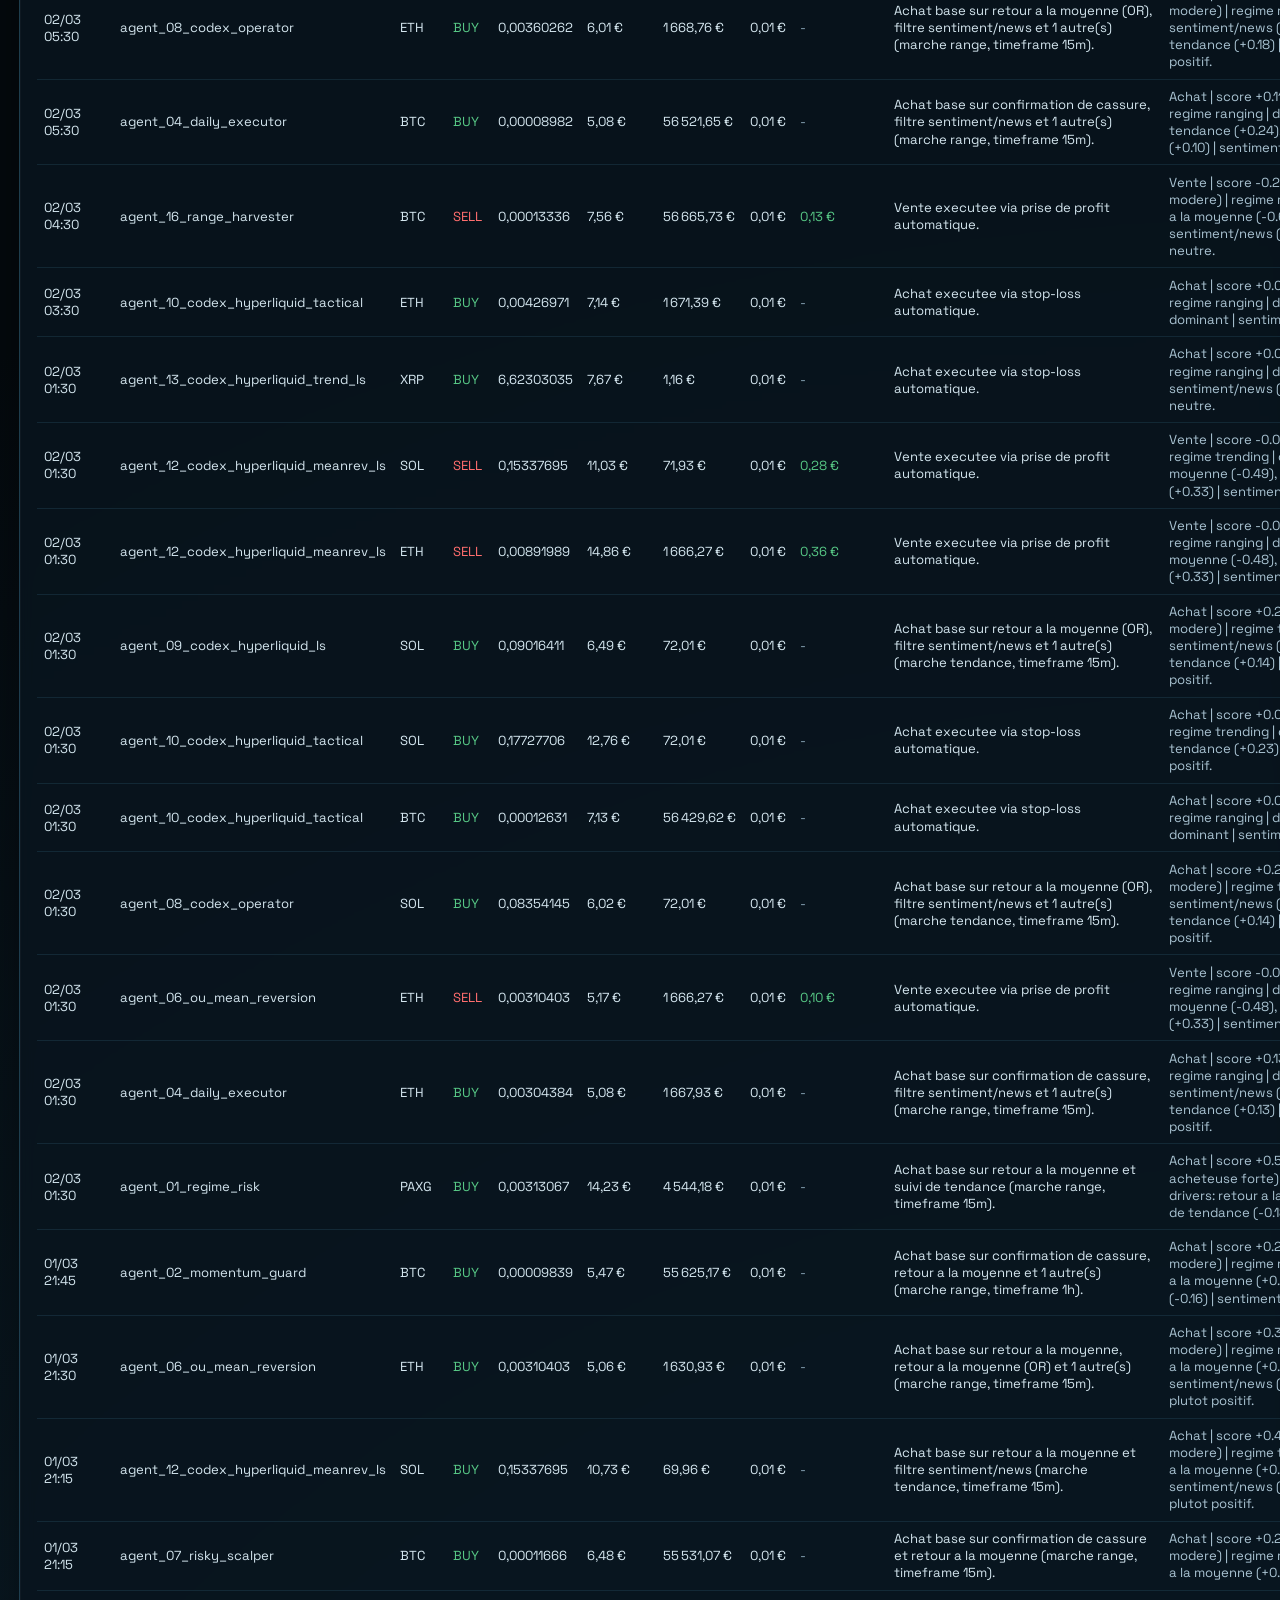
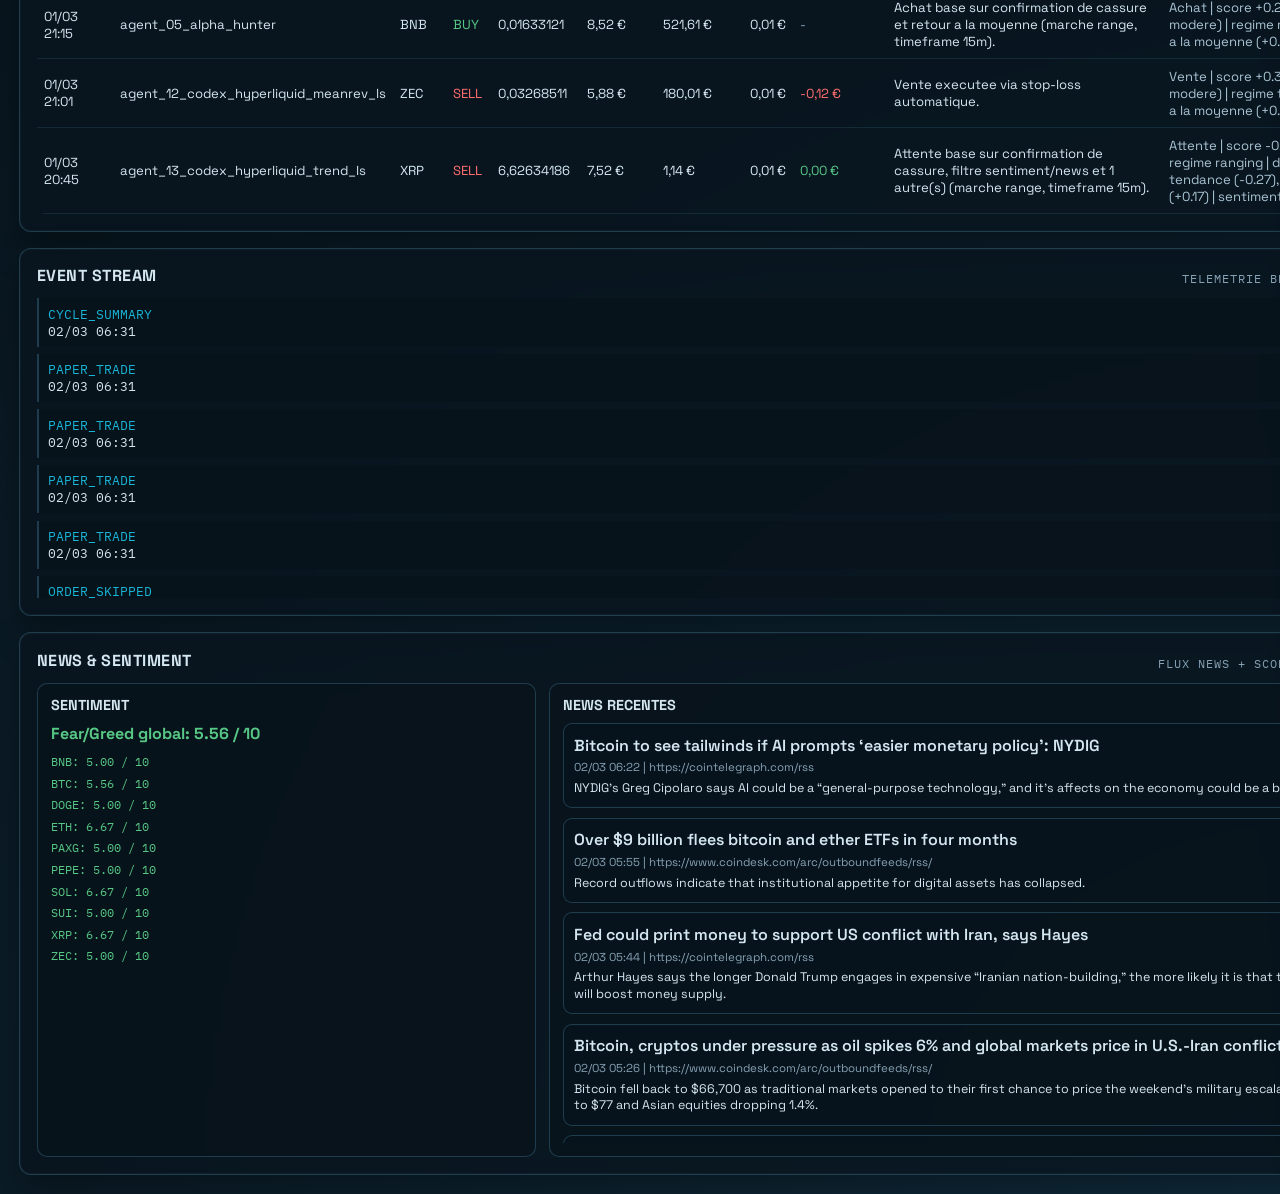
==== commit e6eac7d3: "fix: improve pages deploy and align open trades table" ====
--- a/dashboard/index.html
+++ b/dashboard/index.html
@@ -118,12 +118,12 @@
                   <table>
                     <thead>
                       <tr>
+                        <th>Entree</th>
                         <th>Asset</th>
                         <th>Type</th>
                         <th>Quantite</th>
-                        <th>Prix moyen</th>
-                        <th>Prix marche</th>
-                        <th>Valeur</th>
+                        <th>Entree</th>
+                        <th>Actuel</th>
                         <th>PnL latent</th>
                       </tr>
                     </thead>
